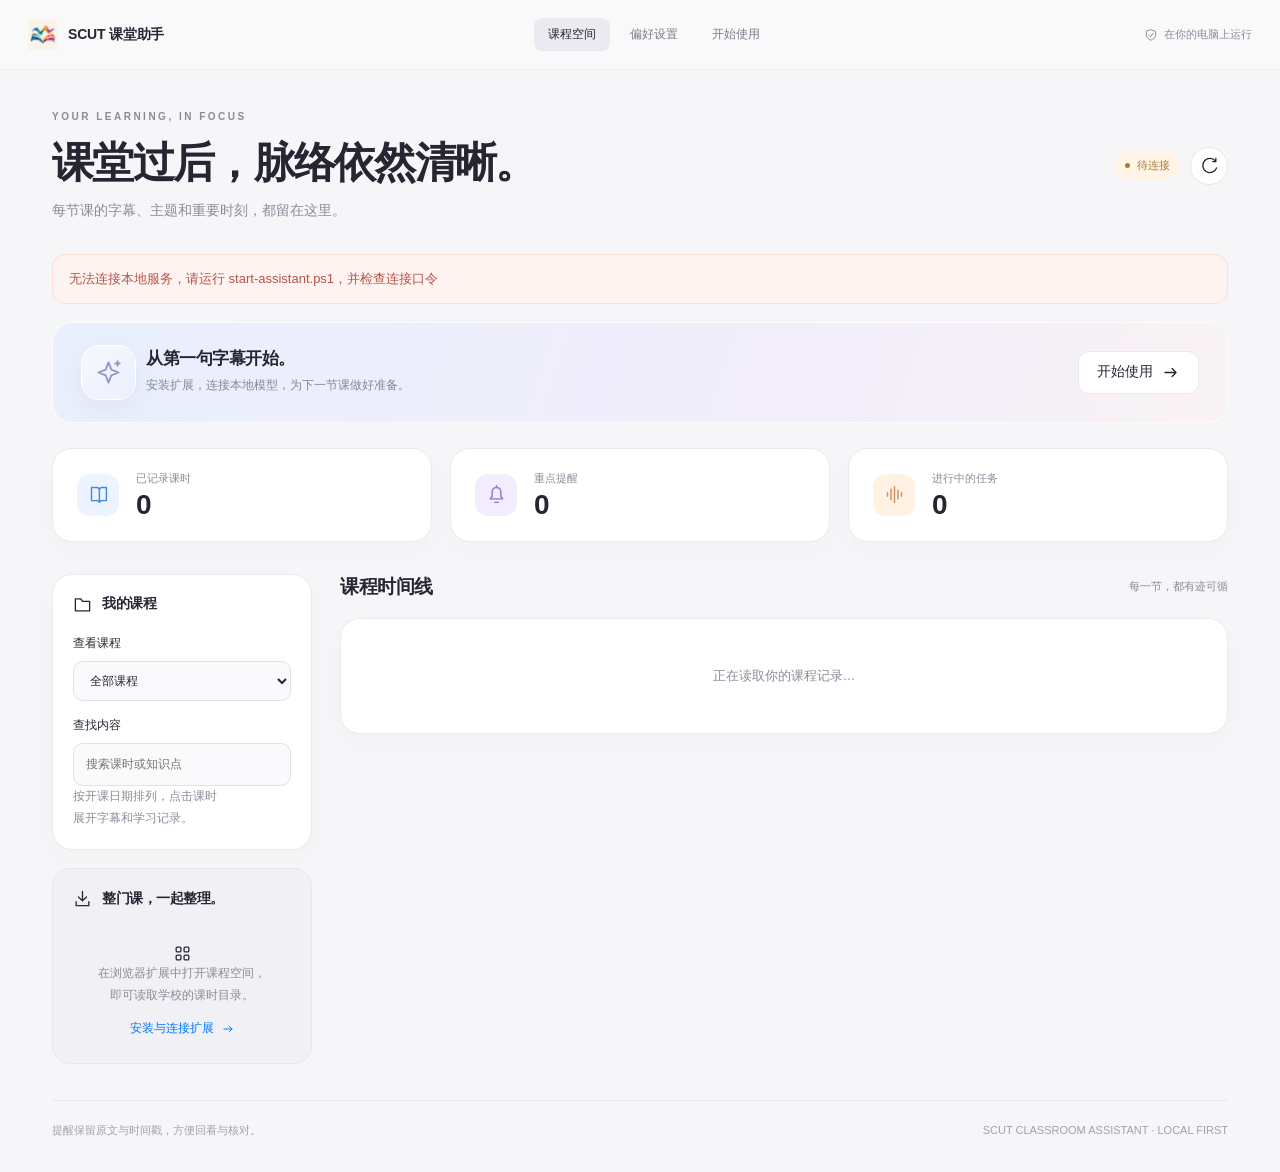
==== extension/dashboard.html @ 95ef707f "feat: add local classroom assistant and persistent lecture views Add Edge-first live captions, local" ====
<!doctype html>
<html lang="zh-CN"><head><meta charset="utf-8"><meta name="viewport" content="width=device-width,initial-scale=1"><title>课程空间 · SCUT 课堂助手</title><link rel="stylesheet" href="assistant.css"></head><body>
<nav class="app-nav" aria-label="主导航"><a class="brand" href="dashboard.html"><span class="brand-mark" data-icon="wave"></span><span>SCUT 课堂助手</span></a><div class="nav-links"><a href="dashboard.html" aria-current="page">课程空间</a><a href="options.html">偏好设置</a><a href="welcome.html">开始使用</a></div><span class="nav-aside"><span data-icon="shield"></span>在你的电脑上运行</span></nav>
<main class="shell"><header class="topbar"><div><p class="eyebrow">Your learning, in focus</p><h1>课堂过后，脉络依然清晰。</h1><p class="page-subtitle">每节课的字幕、主题和重要时刻，都留在这里。</p></div><div class="page-actions"><span id="health" class="chip warn">正在连接</span><button class="icon-button" id="refresh" aria-label="刷新课程" title="刷新课程"><span data-icon="refresh"></span></button></div></header>
<div id="status" class="notice hidden" role="status"></div>
<section id="current-class" class="current-class" hidden><div><strong id="current-class-title">课堂正在后台录音</strong><p>关闭实况窗不会停止录音，随时可以返回查看上下文。</p></div><button id="return-classroom" class="primary">返回课堂实况 ↗</button></section>
<section class="welcome-strip"><div class="row"><span class="orb-mini" data-icon="spark"></span><div><h2>从第一句字幕开始。</h2><p>安装扩展，连接本地模型，为下一节课做好准备。</p></div></div><a class="button-link" href="welcome.html">开始使用 <span data-icon="arrow"></span></a></section>
<div class="stats"><div class="card stat"><span class="icon-tile" data-icon="book"></span><div><span class="muted">已记录课时</span><b id="total">0</b></div></div><div class="card stat"><span class="icon-tile purple" data-icon="bell"></span><div><span class="muted">重点提醒</span><b id="event-total">0</b></div></div><div class="card stat"><span class="icon-tile orange" data-icon="wave"></span><div><span class="muted">进行中的任务</span><b id="pending-total">0</b></div></div></div>
<div class="workspace"><aside class="sidebar"><section class="card"><div class="section-label"><span data-icon="folder"></span><h2>我的课程</h2></div><label class="field"><span>查看课程</span><select id="course-filter"><option value="">全部课程</option></select></label><label class="field"><span>查找内容</span><input id="search" type="search" placeholder="搜索课时或知识点"></label><p class="footnote">按开课日期排列，点击课时<br>展开字幕和学习记录。</p></section>
<section class="batch-card"><div class="section-label"><span data-icon="download"></span><h2>整门课，一起整理。</h2></div><div id="batch-unavailable" class="batch-unavailable" hidden><span data-icon="grid"></span><p>在浏览器扩展中打开课程空间，<br>即可读取学校的课时目录。</p><a class="link-arrow" href="welcome.html">安装与连接扩展 <span data-icon="arrow"></span></a></div><div id="batch-controls"><p id="batch-hint" class="footnote">从已登录的课程页载入目录。</p><select id="source-tab" aria-label="选择课程标签页"></select><button id="load-catalogue">读取课程目录</button><div class="row"><button id="select-ready">选择已结束课时</button><button id="select-none" class="quiet">清空</button></div><div id="catalogue" class="lesson-list"></div><label><input type="checkbox" id="batch-analysis">DeepSeek 总结与重点分析</label><label><input type="checkbox" id="force-asr">重新转写已有字幕的课时</label><p class="footnote">优先使用学校字幕，缺少时调用本地模型。开启分析会向 DeepSeek 发送转写文字。</p><div class="row"><button class="primary" id="start-batch">开始处理</button><button id="stop-batch" class="quiet">停止导入</button></div><div id="batch-status" class="footnote" role="status"></div></div></section></aside>
<div><div class="section-heading"><h2>课程时间线</h2><small>每一节，都有迹可循</small></div><div id="timeline" class="timeline"><div class="card empty muted">正在读取你的课程记录…</div></div>
<section id="detail" class="card detail hidden"><div class="detail-heading"><div><p id="detail-course" class="eyebrow"></p><h2 id="detail-title"></h2><p id="detail-meta" class="muted"></p></div><div class="row"><button id="export">导出本课 ZIP</button><button id="reanalyze">DeepSeek 分析</button><button id="repair">按当前模型重新转写</button><button id="retry">重试失败任务</button><button id="cancel" class="danger">取消任务</button></div></div><div id="detail-warning" class="notice hidden"></div>
<div class="tabs" role="tablist" aria-label="课时内容"><button class="active" id="tab-summary" role="tab" aria-selected="true" aria-controls="view-summary" data-view="summary">本课内容</button><button id="tab-events" role="tab" aria-selected="false" aria-controls="view-events" data-view="events">重点提醒</button><button id="tab-transcript" role="tab" aria-selected="false" aria-controls="view-transcript" data-view="transcript">完整字幕</button></div><div id="view-summary" role="tabpanel" aria-labelledby="tab-summary"></div><div id="view-events" role="tabpanel" aria-labelledby="tab-events" hidden></div><div id="view-transcript" class="transcript" role="tabpanel" aria-labelledby="tab-transcript" hidden></div><div class="row"><button id="attach">在课程页显示悬浮字幕</button></div></section></div></div>
<footer class="page-footer">提醒保留原文与时间戳，方便回看与核对。<span>SCUT CLASSROOM ASSISTANT · LOCAL FIRST</span></footer></main><script src="client.js"></script><script src="ui.js"></script><script src="session-view.js"></script><script src="dashboard.js"></script></body></html>
---- extension/assistant.css ----
:root{color-scheme:light;font-family:-apple-system,BlinkMacSystemFont,"SF Pro Display","Segoe UI","Microsoft YaHei",sans-serif;color:#252631;background:#f6f6f8;font-size:14px;--ink:#252631;--muted:#8b8b98;--line:#e9e9ef;--blue:#007aff;--green:#38845d;--ease:cubic-bezier(.2,.75,.25,1);--shadow:0 8px 30px #22243805,0 1px 3px #22243804}
*{box-sizing:border-box}body{margin:0;min-height:100vh}button,input,select,textarea{font:inherit}button,a,input,select,textarea,summary{outline-offset:4px}button:focus-visible,a:focus-visible,summary:focus-visible{outline:3px solid #007aff70}a{color:var(--blue);text-decoration:none}a:hover{text-decoration:underline}button{cursor:pointer;border:1px solid #e5e5eb;border-radius:11px;background:#fff;color:var(--ink);padding:10px 16px;font-weight:550;transition:background .2s,box-shadow .2s,transform .3s var(--ease),border-color .2s}button:hover{background:#f9f9fb;box-shadow:0 3px 10px #17172908;border-color:#d7d7df}button:active{transform:scale(.97)}button:disabled{opacity:.42;cursor:not-allowed;box-shadow:none;transform:none}button.busy{cursor:progress}.primary,.button-link.primary{background:var(--blue);border-color:transparent;color:#fff;box-shadow:0 4px 12px #007aff1c}.primary:hover{background:#0871e4;box-shadow:0 6px 18px #007aff30}.danger{color:#c84b42}.quiet{background:transparent;border-color:transparent;box-shadow:none}.button-link{display:inline-flex;align-items:center;justify-content:center;gap:8px;padding:11px 18px;border:1px solid var(--line);border-radius:11px;color:var(--ink);background:white;font-weight:550;transition:transform .25s,box-shadow .25s}.button-link:hover{text-decoration:none;transform:translateY(-2px);box-shadow:var(--shadow)}input:not([type=checkbox]),select,textarea{width:100%;min-width:0;border:1px solid #e0e0e7;border-radius:10px;padding:11px 12px;background:#fafafc;color:var(--ink);transition:border-color .2s,box-shadow .2s}input:focus,select:focus,textarea:focus{outline:none;border-color:#74b5ff;box-shadow:0 0 0 4px #007aff10;background:#fff}textarea{resize:vertical;line-height:1.7}input[type=checkbox]{accent-color:var(--blue);width:16px;height:16px;flex:none}label{line-height:1.6}h1,h2,h3,p{margin-top:0}h1{font-size:clamp(28px,3.5vw,42px);font-weight:650;letter-spacing:-1.7px;line-height:1.2}h2{font-size:19px;letter-spacing:-.5px;font-weight:620}h3{font-size:15px;font-weight:600}p{line-height:1.8}.eyebrow{font-size:10px;font-weight:650;letter-spacing:2.5px;color:var(--muted);text-transform:uppercase;margin-bottom:12px}.muted,small{color:var(--muted)}small{line-height:1.7}.row{display:flex;align-items:center;gap:10px;flex-wrap:wrap}.between{justify-content:space-between}.stack{display:grid;gap:16px}.shell{max-width:1400px;margin:auto;padding:38px 52px 32px}.topbar{display:flex;justify-content:space-between;align-items:center;gap:24px;margin-bottom:30px}.topbar h1{margin-bottom:10px}.topbar p:last-child{margin-bottom:0}.card{background:#fff;border:1px solid #e9e9ef;border-radius:20px;padding:24px;box-shadow:var(--shadow)}.chip{display:inline-flex;gap:7px;align-items:center;border-radius:30px;background:#edf7f0;color:#39825b;padding:6px 10px;font-size:11px;font-weight:500;white-space:nowrap}.chip:before{content:"";width:5px;height:5px;flex:none;background:currentColor;border-radius:50%}.chip.warn{background:#fff4e6;color:#a77b37}.notice{border:1px solid #007aff13;border-radius:13px;background:#f0f6ff;color:#3d689d;padding:13px 16px;font-size:13px;white-space:pre-line;line-height:1.7;overflow-wrap:anywhere;margin-bottom:18px}.notice.error{background:#fff3f1;color:#b45449;border-color:#ffdcd4}.hidden,[hidden]{display:none!important}.footnote{font-size:12px;line-height:1.8;color:var(--muted)}.icon{width:19px;height:19px;flex:none;display:inline-block;vertical-align:middle;stroke:currentColor;fill:none;stroke-width:1.65;stroke-linecap:round;stroke-linejoin:round}.icon-tile{width:38px;height:38px;border-radius:11px;display:inline-flex;align-items:center;justify-content:center;background:#edf4ff;color:#4389dd;flex:none}.icon-tile.purple{background:#f1edff;color:#9272d1}.icon-tile.orange{background:#fff2e5;color:#cc935b}.icon-tile.mint{background:#eaf8f2;color:#55a48a}.icon-tile .icon{width:21px;height:21px}.icon-button{display:inline-flex;align-items:center;justify-content:center;width:38px;height:38px;padding:0;border-radius:50%}.app-nav{height:70px;position:sticky;top:0;z-index:20;background:#fafafbd9;backdrop-filter:blur(22px) saturate(1.4);border-bottom:1px solid #e6e6ec90;display:flex;align-items:center;justify-content:space-between;padding:0 max(28px,calc((100vw - 1296px)/2));gap:24px}.brand{display:flex;align-items:center;gap:10px;font-size:14px;font-weight:650;color:var(--ink);letter-spacing:-.2px}.brand:hover{text-decoration:none}.brand-mark{width:30px;height:30px;display:grid;place-items:center;border-radius:10px;background:linear-gradient(145deg,#454b63,#202331);color:#fff;box-shadow:0 3px 8px #24273514}.brand-mark .icon{width:18px;height:18px}.nav-links{display:flex;gap:6px;align-items:center}.nav-links a{font-size:12px;padding:8px 14px;color:#7c7c88;border-radius:8px;transition:background .2s,color .2s}.nav-links a:hover{text-decoration:none;color:var(--ink);background:#eeeef3}.nav-links a[aria-current=page]{color:var(--ink);background:#eaeaf0}.nav-aside{font-size:11px;color:var(--muted);display:flex;align-items:center;gap:6px}.nav-aside .icon{width:14px;height:14px}.page-subtitle{color:var(--muted);font-size:14px}.page-actions{display:flex;gap:10px;align-items:center}.section-label{display:flex;align-items:center;gap:10px;margin-bottom:20px}.section-label h2{margin:0}.section-heading{display:flex;justify-content:space-between;align-items:center;margin:0 0 18px;gap:16px}.section-heading h2{margin:0}.section-heading small{font-size:11px}.link-arrow{font-size:12px;display:inline-flex;gap:7px;align-items:center;white-space:nowrap}.link-arrow .icon{width:14px;height:14px}
.welcome-strip{overflow:hidden;display:flex;align-items:center;justify-content:space-between;gap:25px;padding:22px 28px;margin-bottom:25px;border-radius:20px;background:linear-gradient(110deg,#e9effc,#f1edfb 60%,#f9f3f4);border:1px solid #ffffffc0}.welcome-strip h2{font-size:17px;margin:0 0 5px}.welcome-strip p{font-size:12px;margin:0;color:#898596}.welcome-strip .orb-mini{width:55px;height:55px;border-radius:18px;background:linear-gradient(130deg,#fff9,#fff1);border:1px solid #fff;display:grid;place-items:center;color:#9298c4;box-shadow:0 8px 24px #6d74b815;flex:none}.orb-mini .icon{width:27px;height:27px}.stats{display:grid;grid-template-columns:repeat(3,1fr);gap:18px;margin-bottom:32px}.stat{padding:20px 24px;display:flex;align-items:center;gap:17px}.stat b{font-size:28px;display:block;margin-top:3px;font-weight:550;letter-spacing:-1px;font-variant-numeric:tabular-nums}.stat .muted{font-size:11px}.stat .icon-tile{width:42px;height:42px;border-radius:13px}.workspace{display:grid;grid-template-columns:260px minmax(0,1fr);gap:28px}.sidebar{display:grid;gap:18px;align-content:start}.sidebar .card{padding:20px}.sidebar h2{font-size:14px}.sidebar .field{margin-top:15px;margin-bottom:0}.sidebar .footnote:last-child{margin-bottom:0}.batch-card{border:1px solid #e5e5ec;border-radius:18px;padding:20px;background:#f0f0f5}.batch-card h2{font-size:14px}.batch-card select,.batch-card>button{margin-bottom:10px}.batch-card .row{gap:5px;margin:8px 0}.batch-card button{font-size:11px;padding:8px 9px}.batch-card label{font-size:11px;display:flex;align-items:flex-start;gap:7px;margin:12px 0}.batch-card input[type=checkbox]{margin-top:2px}.batch-unavailable{text-align:center;padding:16px 4px 6px}.batch-unavailable>.icon{color:#a7a7b4;width:28px;height:28px;margin:7px 0 12px}.batch-unavailable p{font-size:12px;color:var(--muted)}.timeline{display:grid;gap:14px}.lesson-card{position:relative;padding:23px 26px;cursor:pointer;text-align:left;width:100%;font-weight:400;transition:transform .35s var(--ease),border-color .2s,box-shadow .3s,background .2s}.lesson-card:hover{transform:translateY(-3px);background:#fff;box-shadow:0 10px 30px #25274109}.lesson-card.selected{border-color:#aacffc;box-shadow:0 0 0 3px #007aff07;background:#fcfdff}.lesson-card h3{font-size:17px;margin:9px 0 10px;letter-spacing:-.35px;padding-right:20px;line-height:1.65}.lesson-card:after{content:"›";position:absolute;right:24px;bottom:24px;color:#b4b4bf;font-size:23px;font-weight:300}.lesson-card p{font-weight:400;font-size:13px;line-height:1.8;margin:12px 20px 0 0}.lesson-card .eyebrow{font-size:10px;letter-spacing:1px;margin:0}.lesson-card small{font-size:11px}.count{font-variant-numeric:tabular-nums}.detail{margin-top:24px;padding:28px}.detail-heading{display:flex;align-items:start;justify-content:space-between;gap:20px;margin-bottom:15px}.detail-heading h2{line-height:1.6}.detail-heading .row{gap:6px;justify-content:flex-end;max-width:240px;flex:none}.detail-heading button{font-size:11px;padding:8px 10px}.detail-heading .muted{font-size:11px;line-height:1.8}.tabs{display:inline-flex;gap:3px;background:#f0f0f4;border:1px solid #eaeaef;border-radius:11px;margin-bottom:24px;padding:4px}.tabs button{font-size:12px;border:none;box-shadow:none;background:transparent;padding:8px 16px;color:#8a8a96;border-radius:8px}.tabs button.active{background:#fff;color:#383944;box-shadow:0 2px 5px #2021320c}.transcript{max-height:560px;overflow:auto;display:grid;gap:0}.segment{display:grid;grid-template-columns:75px 1fr;gap:12px;padding:13px 3px;border-bottom:1px solid #f0f0f4;line-height:1.9;font-size:13px}.segment a{font-variant-numeric:tabular-nums;font-size:11px;color:#8f99ac}.segment:hover{background:#f9faff}.event{border:1px solid #efe4d5;padding:18px 20px;background:#fffbf5;border-radius:15px;margin:12px 0;line-height:1.8;font-size:13px}.event strong{color:#a47c42;font-size:13px}.event p{margin:10px 0}.event p+p{font-size:12px;color:#a39b8e;padding-left:12px;border-left:2px solid #e9d9be}.event small{font-size:10px}.topic{padding:20px 0;border-bottom:1px solid var(--line);line-height:1.8}.topic h3{margin:9px 0 3px}.topic p{color:#71717d;font-size:13px;margin-bottom:0}.lesson-list{max-height:300px;overflow:auto;display:grid;gap:5px}.lesson-check{display:flex;gap:8px;padding:10px;border-radius:10px;border:1px solid var(--line);align-items:center;background:white}.lesson-check span{flex:1}.empty{padding:45px 24px;text-align:center;line-height:1.9;white-space:pre-line;font-size:13px}.empty .icon{width:34px;height:34px;color:#b3bacb;display:block;margin:0 auto 16px}.empty h3{color:#70717f;margin-bottom:8px}.empty p{font-size:12px;max-width:340px;margin:0 auto}.detail>.row:last-child{margin-top:22px}.page-footer{margin-top:36px;padding-top:20px;border-top:1px solid var(--line);display:flex;justify-content:space-between;gap:20px;font-size:11px;color:#a0a0aa;line-height:1.8}
.settings-shell{max-width:1150px;padding-bottom:110px}.settings-layout{display:grid;grid-template-columns:210px minmax(0,1fr);gap:36px;align-items:start}.settings-nav{position:sticky;top:106px;display:grid;gap:6px;padding:8px 0}.settings-nav button{display:flex;align-items:center;gap:12px;padding:13px 14px;text-align:left;background:transparent;border:1px solid transparent;color:#858590;border-radius:12px;box-shadow:none;font-size:13px}.settings-nav button:hover{background:#efeff4}.settings-nav button.active{background:white;color:#353744;border-color:#eaeaf1;box-shadow:0 3px 10px #20213205}.settings-nav button.active .icon{color:var(--blue)}.settings-nav .footnote{font-size:11px;margin:22px 14px}.settings-content{min-width:0}.settings-panel{display:grid;gap:20px}.panel-intro h2{font-size:24px;letter-spacing:-.8px;margin-bottom:9px}.panel-intro p{font-size:13px;color:var(--muted);margin:0}.settings-panel .card{padding:28px}.field{display:grid;gap:8px;margin-bottom:20px;font-size:12px;color:#62636f}.field:last-child{margin-bottom:0}.field>span{color:var(--ink);font-weight:500}.field small{font-size:11px;font-weight:400}.form-pair{display:grid;grid-template-columns:1fr 1fr;gap:18px}.form-pair .field{margin-bottom:20px}.connection-entry{display:flex;gap:10px}.connection-entry input{flex:1}.connection-entry button{flex:none}.setting-row{display:flex;align-items:center;justify-content:space-between;gap:30px;padding:20px 0;border-bottom:1px solid var(--line)}.setting-row:first-child{padding-top:0}.setting-row:last-child{padding-bottom:0;border:none}.setting-row strong{font-size:13px;font-weight:550;display:block;margin-bottom:5px}.setting-row p{font-size:12px;color:var(--muted);margin:0}.toggle{position:relative;display:flex;align-items:center;flex:none}.toggle input{position:absolute;opacity:0;width:44px;height:26px;margin:0;cursor:pointer;z-index:2}.toggle .switch{display:block;width:44px;height:26px;border-radius:30px;background:#dddde4;transition:background .25s;box-shadow:inset 0 0 0 1px #00000004}.switch:before{content:"";display:block;width:22px;height:22px;background:#fff;border-radius:50%;margin:2px;box-shadow:0 2px 4px #0002;transition:transform .35s cubic-bezier(.2,1.5,.3,1)}.toggle input:checked+.switch{background:#34c77b}.toggle input:checked+.switch:before{transform:translateX(18px)}.toggle input:focus-visible+.switch{outline:3px solid #007aff70;outline-offset:3px}.advanced{border-top:1px solid var(--line);margin-top:22px;padding-top:18px}.advanced summary{cursor:pointer;font-size:12px;color:#7f8392;list-style:none;display:flex;justify-content:space-between;align-items:center}.advanced summary:after{content:"＋";font-size:17px;color:#a0a4b1}.advanced[open] summary:after{content:"−"}.advanced>div{padding-top:22px}.advanced input{font-size:11px}.device-note{display:flex;align-items:center;gap:12px;border-radius:13px;background:#f7f8fb;padding:16px;margin:0 0 24px}.device-note strong{font-size:12px;display:block;font-weight:550}.device-note p{margin:3px 0 0;font-size:11px;color:var(--muted)}.save-bar{position:fixed;bottom:22px;left:50%;transform:translateX(-50%);z-index:25;display:flex;align-items:center;gap:35px;width:min(600px,calc(100vw - 40px));padding:13px 15px 13px 22px;background:#ffffffe8;backdrop-filter:blur(25px);border:1px solid #e3e3eba0;box-shadow:0 8px 40px #17173113;border-radius:18px}.save-bar span{flex:1;color:#93939e;font-size:12px}.save-bar button{min-width:114px}.save-bar.dirty{border-color:#a4cfff;box-shadow:0 8px 40px #007aff17}.key-status{font-size:11px;margin:-6px 0 22px}.tag-list{display:flex;flex-wrap:wrap;gap:7px;margin:20px 0 0}.tag-list span{font-size:10px;color:#9a8eb9;padding:6px 9px;border-radius:7px;background:#f5f1fb}.preview-box{position:relative;border-radius:18px;overflow:hidden;background:radial-gradient(ellipse at 30% 15%,#dde2ff,transparent 65%),radial-gradient(ellipse at 90% 80%,#fae7e2,transparent 65%),#f2eff8;padding:24px}.preview-label{font-size:9px;letter-spacing:2px;color:#9793ae;text-transform:uppercase;display:flex;justify-content:space-between;margin-bottom:18px}.preview-alert{background:#ffffffcb;border:1px solid #fff;border-radius:15px;padding:16px;box-shadow:0 8px 30px #7264820d;max-width:340px;margin:0 auto;backdrop-filter:blur(15px)}.preview-alert strong{font-size:12px}.preview-alert p{font-size:12px;color:#7c778b;margin:10px 0 0}.preview-alert small{font-size:10px}.preview-alert .icon-tile{width:29px;height:29px;border-radius:9px}.preview-alert .icon{width:16px;height:16px}
.guide-shell{max-width:1150px}.guide-hero{display:grid;grid-template-columns:1.1fr 1fr;align-items:center;gap:35px;padding:25px 0 45px}.guide-hero h1{font-size:48px;letter-spacing:-2.4px;line-height:1.25;margin-bottom:20px}.gradient-text{background:linear-gradient(100deg,#6184dd,#a57ace);background-clip:text;color:transparent}.guide-hero p{font-size:14px;color:var(--muted);max-width:390px}.guide-hero .row{margin-top:25px}.hero-scene{height:260px;position:relative;isolation:isolate;display:flex;align-items:center;justify-content:center}.scene-glow{position:absolute;width:250px;height:220px;border-radius:50%;filter:blur(38px);background:conic-gradient(from 40deg,#e1d7fd,#d7e6fb,#fadfde,#e1d7fd);z-index:-1}.scene-window{width:315px;border-radius:19px;background:#ffffff9c;backdrop-filter:blur(20px);border:1px solid #fff;box-shadow:0 20px 70px #55578c14;transform:rotate(-5deg);padding:17px 20px 22px}.window-bar{display:flex;gap:5px;margin-bottom:23px}.window-bar i{width:6px;height:6px;background:#dedce8;border-radius:50%}.window-bar span{margin-left:auto;font-size:8px;letter-spacing:2px;color:#9b97ab}.scene-title{font-size:12px;font-weight:550;margin-bottom:13px;color:#7a788e}.waveform{height:44px;display:flex;align-items:center;gap:4px}.waveform i{width:4px;border-radius:4px;background:linear-gradient(#a9a5df,#739ce4);height:18px;animation:wave 1.2s ease-in-out infinite alternate}.waveform i:nth-child(3n){height:34px;animation-delay:-.7s}.waveform i:nth-child(3n+1){height:11px;animation-delay:-.4s}.waveform i:nth-child(4n){height:25px;animation-delay:-1s}.scene-caption{font-size:11px;color:#8d879d;border-top:1px solid #e4e0ee;margin-top:16px;padding-top:13px}.scene-notification{position:absolute;right:-2px;bottom:1px;width:252px;transform:rotate(4deg);background:#ffffffdc;border:1px solid #fff;box-shadow:0 14px 45px #67628513;border-radius:15px;padding:15px;display:flex;align-items:center;gap:11px}.scene-notification strong{display:block;font-size:11px;font-weight:550}.scene-notification small{font-size:10px}.scene-notification .icon-tile{width:30px;height:30px;border-radius:9px}.guide-status{display:flex;align-items:center;justify-content:space-between;gap:20px;padding:17px 22px;background:white;border:1px solid var(--line);border-radius:16px;margin-bottom:35px}.guide-status p{font-size:12px;margin:0;color:var(--muted)}.guide-status strong{color:#5d616e;font-size:12px;margin-right:10px}.setup-grid{display:grid;grid-template-columns:repeat(3,1fr);gap:18px}.setup-step{padding:25px;display:flex;flex-direction:column;position:relative}.step-index{font-size:11px;color:#aaaabb;font-variant-numeric:tabular-nums;margin-bottom:24px;display:flex;justify-content:space-between}.step-index .icon{color:#a0b3d5}.setup-step h3{font-size:17px;letter-spacing:-.5px;margin-bottom:10px}.setup-step p{font-size:12px;color:var(--muted)}.setup-step code{font-size:10px;padding:10px;background:#f5f5f8;border-radius:8px;display:block;color:#7e8192;overflow-wrap:anywhere;margin:0 0 12px;font-family:"Cascadia Code",Consolas,monospace;line-height:1.6}.setup-step .step-actions{display:grid;gap:8px;margin-top:auto;padding-top:8px}.step-actions button,.step-actions a{font-size:12px}.setup-note{font-size:12px;color:var(--muted);text-align:center;margin:20px 0 40px}.usage-grid{display:grid;grid-template-columns:repeat(3,1fr);gap:24px;border-top:1px solid var(--line);padding-top:28px}.usage-grid h3{font-size:14px;margin:18px 0 10px}.usage-grid p{font-size:12px;color:var(--muted);margin:0}.usage-grid .icon{color:#9ca5b9}.guide-faq{margin:32px 0 0;background:#f0f0f5;border-radius:16px;padding:20px 25px}.guide-faq summary{font-size:12px;cursor:pointer;color:#757589}.guide-faq p{font-size:12px;color:var(--muted);margin:16px 0 0}.browser-choice{display:flex;gap:4px;background:#eaeaf1;border-radius:9px;padding:3px;flex:none}.browser-choice button{background:transparent;border:none;box-shadow:none;font-size:11px;color:#9292a2;padding:6px 14px;border-radius:7px}.browser-choice button.active{background:white;color:#56586a;box-shadow:0 1px 4px #20203208}
.popup{width:390px;min-height:0;background:radial-gradient(ellipse at 100% 0,#e9e8f8,transparent 48%),#f8f8fa;padding:23px}.popup .popup-head{display:flex;justify-content:space-between;align-items:center;margin-bottom:26px}.popup .brand{font-size:12px}.popup .brand-mark{width:27px;height:27px;border-radius:9px}.popup .chip{font-size:10px;padding:5px 8px}.popup h1{font-size:27px;letter-spacing:-1px;margin:0 0 7px}.popup .subtitle{font-size:11px;color:#9795a5;margin:0 0 22px}.popup .card{padding:19px;border-radius:17px}.popup .course-card h2{font-size:16px;line-height:1.5;margin:13px 0 6px}.popup .course-card p{font-size:11px;line-height:1.7;margin:0 0 9px}.popup .course-card .footnote{font-size:10px}.popup .stack{gap:14px}.popup .setting-row{padding:3px 2px;border:0;gap:15px}.popup .setting-row strong{font-size:12px}.popup .setting-row p{font-size:10px}.popup .capture-button{width:100%;padding:14px;display:flex;align-items:center;justify-content:center;gap:8px}.popup .capture-button .icon{width:16px;height:16px}.popup .capture-controls{display:grid;grid-template-columns:1fr auto;gap:8px}.popup #stop{padding:10px 12px;font-size:11px}.popup .popup-nav{display:grid;grid-template-columns:1fr 1fr;gap:8px;border-top:1px solid var(--line);padding-top:17px;margin-top:3px}.popup .popup-nav button{font-size:11px;padding:12px 9px;display:flex;gap:7px;align-items:center;justify-content:center}.popup .popup-nav .icon{width:15px;height:15px}.popup .footnote{font-size:10px}.popup .notice{margin:0;font-size:11px;padding:11px 13px}.popup .popup-more{padding-top:5px}.popup-more summary{cursor:pointer;color:#a4a1af;font-size:10px;text-align:center;list-style:none}.popup-more .row{margin-top:12px}.popup-more button{font-size:10px;flex:1;padding:8px}.popup .recorder-state{display:flex;align-items:center;gap:10px;font-size:10px;color:#9493a3;line-height:1.6}.popup .mini-wave{display:none;gap:2px;align-items:center;height:18px}.mini-wave i{display:block;width:3px;height:10px;border-radius:3px;background:#78a8ef;animation:wave .7s ease-in-out infinite alternate}.mini-wave i:nth-child(2n){height:16px;animation-delay:-.5s}.is-recording .mini-wave{display:flex}.popup #process{width:100%;font-size:12px}.popup .privacy-note{font-size:10px;line-height:1.8;color:#a3a0ae;margin:0}.toast-region{position:fixed;bottom:28px;left:50%;transform:translateX(-50%);z-index:100;pointer-events:none;width:max-content;max-width:calc(100vw - 40px)}.ui-toast{border-radius:14px;background:#30323aed;color:white;box-shadow:0 7px 30px #20202c20;padding:13px 22px;font-size:12px;backdrop-filter:blur(20px);line-height:1.6}body:has(.settings-shell) .toast-region{bottom:104px}::-webkit-scrollbar{width:6px;height:6px}::-webkit-scrollbar-thumb{background:#d2d3de;border-radius:6px}::-webkit-scrollbar-track{background:transparent}
@keyframes rise{from{opacity:0;transform:translateY(14px)}to{opacity:1;transform:translateY(0)}}@keyframes wave{from{transform:scaleY(.45);opacity:.55}to{transform:scaleY(1);opacity:1}}@keyframes drift{0%,100%{transform:translate(0,0) rotate(-5deg)}50%{transform:translate(0,-9px) rotate(-3deg)}}@keyframes drift-note{0%,100%{transform:translateY(0) rotate(4deg)}50%{transform:translateY(6px) rotate(2deg)}}@keyframes glow{0%,100%{transform:scale(.95) rotate(0)}50%{transform:scale(1.08) rotate(30deg)}}@keyframes soft-in{from{opacity:.2;transform:translateY(6px)}to{opacity:1;transform:none}}@keyframes spin{to{transform:rotate(360deg)}}
@media(prefers-reduced-motion:no-preference){.topbar,.guide-hero{animation:rise .7s var(--ease) both}.welcome-strip,.guide-status{animation:rise .75s .08s var(--ease) both}.stats .stat,.setup-step{animation:rise .7s .13s var(--ease) both}.stats .stat:nth-child(2),.setup-step:nth-child(2){animation-delay:.20s}.stats .stat:nth-child(3),.setup-step:nth-child(3){animation-delay:.27s}.workspace,.settings-layout{animation:rise .7s .2s var(--ease) both}.settings-panel,.detail,.notice,.ui-toast{animation:rise .4s var(--ease) both}.settings-panel .card{animation:rise .45s .05s var(--ease) both}.lesson-card{animation:rise .45s var(--ease) both}.lesson-card:nth-child(2){animation-delay:.04s}.lesson-card:nth-child(3){animation-delay:.08s}[id^=view-]:not([hidden]){animation:soft-in .28s var(--ease) both}.scene-window{animation:drift 7s ease-in-out infinite}.scene-notification{animation:drift-note 7s ease-in-out infinite}.scene-glow{animation:glow 12s ease-in-out infinite}.preview-alert{animation:rise .5s var(--ease) both}.busy .icon{animation:spin 1.3s linear infinite}}
@media(min-width:1450px){.shell{padding-top:46px}.workspace{grid-template-columns:280px minmax(0,1fr)}}
@media(max-width:1050px){.shell{padding:30px}.workspace{grid-template-columns:235px minmax(0,1fr);gap:20px}.detail-heading{display:block}.detail-heading .row{max-width:none;justify-content:flex-start;margin-bottom:18px}.settings-layout{gap:24px;grid-template-columns:185px minmax(0,1fr)}.guide-hero h1{font-size:40px}.setup-step{padding:21px}.app-nav{padding:0 30px}}
@media(max-width:760px){.shell{padding:26px 20px}.app-nav{height:62px;padding:0 20px;gap:10px}.nav-aside{display:none}.nav-links{gap:0}.nav-links a{padding:8px 9px;font-size:11px}.brand{font-size:12px}.brand-mark{width:27px;height:27px}.topbar{align-items:flex-start;gap:15px}.page-actions{flex-wrap:wrap;justify-content:flex-end}.topbar h1{font-size:28px;letter-spacing:-1px}.topbar .page-subtitle{font-size:12px}.workspace{grid-template-columns:1fr}.sidebar{grid-template-columns:1fr 1fr;gap:14px}.stats{gap:10px;margin-bottom:22px}.stat{padding:15px;gap:10px}.stat .icon-tile{display:none}.stat b{font-size:25px}.stat .muted{font-size:10px}.welcome-strip{padding:18px;gap:15px}.welcome-strip .orb-mini{display:none}.welcome-strip p{font-size:11px}.welcome-strip .button-link{font-size:11px;padding:10px}.settings-layout{grid-template-columns:1fr;gap:20px}.settings-nav{position:static;display:flex;padding:0;gap:5px;overflow:auto}.settings-nav button{flex:1;justify-content:center;padding:12px 10px;font-size:11px;white-space:nowrap;gap:6px}.settings-nav .icon{width:16px;height:16px}.settings-nav .footnote{display:none}.settings-panel .card{padding:22px}.settings-shell{padding-bottom:115px}.guide-hero{gap:15px;padding-top:10px}.guide-hero h1{font-size:34px;letter-spacing:-1.4px}.guide-hero p{font-size:12px}.hero-scene{height:240px}.scene-window{width:240px;padding:15px}.scene-notification{width:208px;right:0}.setup-grid{grid-template-columns:1fr}.setup-step{padding:24px}.step-index{margin-bottom:15px}.setup-step .step-actions{grid-template-columns:1fr 1fr}.usage-grid{gap:20px}.guide-status{flex-wrap:wrap}.page-footer{display:block;font-size:10px}.page-footer span{display:block;margin-top:6px}}
@media(max-width:520px){.nav-links a{padding:7px}.brand{gap:7px}.brand>span:last-child{display:none}.settings-nav button{font-size:10px;padding:10px 6px}.settings-nav button .icon{display:none}.topbar{display:block}.page-actions{justify-content:flex-start;margin-top:16px}.sidebar{grid-template-columns:1fr}.form-pair{grid-template-columns:1fr;gap:0}.guide-hero{grid-template-columns:1fr;padding-bottom:25px}.guide-hero h1{font-size:38px}.hero-scene{height:255px}.scene-window{width:290px}.scene-notification{right:0;bottom:0}.usage-grid{grid-template-columns:1fr}.usage-grid>div{display:grid;grid-template-columns:24px 1fr;column-gap:14px}.usage-grid h3{margin:0 0 7px}.usage-grid p{grid-column:2}.detail{padding:20px}.tabs{display:flex}.tabs button{padding:8px 11px;flex:1;font-size:11px}.connection-entry{flex-wrap:wrap}.connection-entry input{flex-basis:100%}.save-bar{gap:15px}.save-bar span{font-size:11px}.setup-step .step-actions{grid-template-columns:1fr}.popup{min-height:0}}
@media(prefers-reduced-motion:reduce){*,*:before,*:after{animation:none!important;transition:none!important;scroll-behavior:auto!important}}

.popup .brand>span:last-child{display:inline}.popup.demo{margin:36px auto;border:1px solid #e5e5ef;border-radius:26px;box-shadow:0 25px 90px #27294312}.preview-link{margin-top:12px;display:inline-flex;gap:7px;align-items:center;font-size:11px}
.popup{padding:20px}.popup .popup-head{margin-bottom:17px}.popup .subtitle{margin-bottom:16px}.popup .stack{gap:11px}.popup .card{padding:15px}.popup .course-card h2{margin:9px 0 5px}.popup .popup-nav{padding-top:13px}.popup .capture-button{padding:12px}.popup .privacy-note{font-size:9px}.popup .popup-more{padding-top:0}.popup .popup-nav button{padding:10px 8px}
.popup{padding:18px}.popup .stack{gap:9px}.popup .subtitle{margin-bottom:14px}
.popup #expand-room{padding:12px;font-size:12px}.popup #process{font-size:11px;padding:8px}.popup.is-recording>h1,.popup.is-recording>.subtitle,.popup.is-recording #process{display:none}.popup.is-recording .course-card{padding:12px 15px}.popup.is-recording .course-card .eyebrow{display:none}.popup.is-recording .course-card h2{margin:0 0 4px}.popup-context{background:#ffffff85;border:1px solid #e8e8f0;border-radius:13px;padding:11px 13px}.popup-context>.row{font-size:10px;color:#848598;margin-bottom:7px}.popup-context small{font-size:9px;color:#a2a2b2}#live-sentences{max-height:105px;overflow:auto;overflow-anchor:none}.popup-context .live-line{padding:3px 0}.popup-context time{display:none}.popup-context p{font-size:11px;margin:3px 0;color:#9192a0;line-height:1.65;overflow-wrap:anywhere}.popup-context .latest p{color:#53566b}.popup.is-recording .privacy-note{display:none}.popup.is-recording .popup-head{margin-bottom:12px}
.brand-mark{background:transparent;box-shadow:none;border-radius:0}.brand-mark img{width:100%;height:100%;display:block}.room-titlebar .brand-mark{width:31px;height:31px}
/* Clear entry points share the same recording; opening a view never starts capture. */
.popup .lifecycle-note{font-size:10px;color:#707789;line-height:1.65;margin:0 1px 3px}.popup .capture-controls{display:flex}.popup .capture-controls button{flex:1}.popup #stop{background:#fff7f5;border-color:#f3dfd9;padding:9px;font-size:11px}.popup .text-button{padding:0;border:0;background:transparent;color:#497fc0;box-shadow:none;font-size:10px}.popup.is-recording #live-sentences{max-height:78px}.popup .popup-more .footnote{margin:12px 0 0;color:#6e7384}.popup .popup-more summary{color:#768299}.current-class{display:flex;justify-content:space-between;align-items:center;gap:18px;padding:20px 24px;margin-bottom:24px;border:1px solid #d7e6ee;border-radius:18px;background:linear-gradient(110deg,#f0f8f6,#f3f6ff)}.current-class strong{font-size:14px}.current-class p{font-size:12px;color:#748191;margin:5px 0 0}.current-class button{font-size:12px;white-space:nowrap}.detail{scroll-margin-top:88px}.daily-guide{scroll-margin-top:85px;padding:26px;margin:24px 0;background:#fff;border:1px solid var(--line);border-radius:20px}.daily-guide h2{font-size:22px}.daily-guide>p{color:#798192;font-size:13px}.daily-guide table{width:100%;border-collapse:collapse;font-size:12px;line-height:1.7}.daily-guide td,.daily-guide th{padding:13px 12px;text-align:left;border-bottom:1px solid var(--line);vertical-align:top}.daily-guide th{color:#828899;font-size:11px;font-weight:500}.daily-guide td:first-child{width:34%;font-weight:550}.daily-guide .daily-route{margin:20px 0 0;padding:15px 18px;border-radius:12px;background:#f2f6fb;line-height:1.9;color:#5e728c}.daily-guide .daily-route strong{color:#354861}@media(max-width:520px){.current-class{align-items:flex-start;flex-direction:column}.daily-guide{padding:19px}.daily-guide td,.daily-guide th{padding:11px 5px;font-size:11px}}
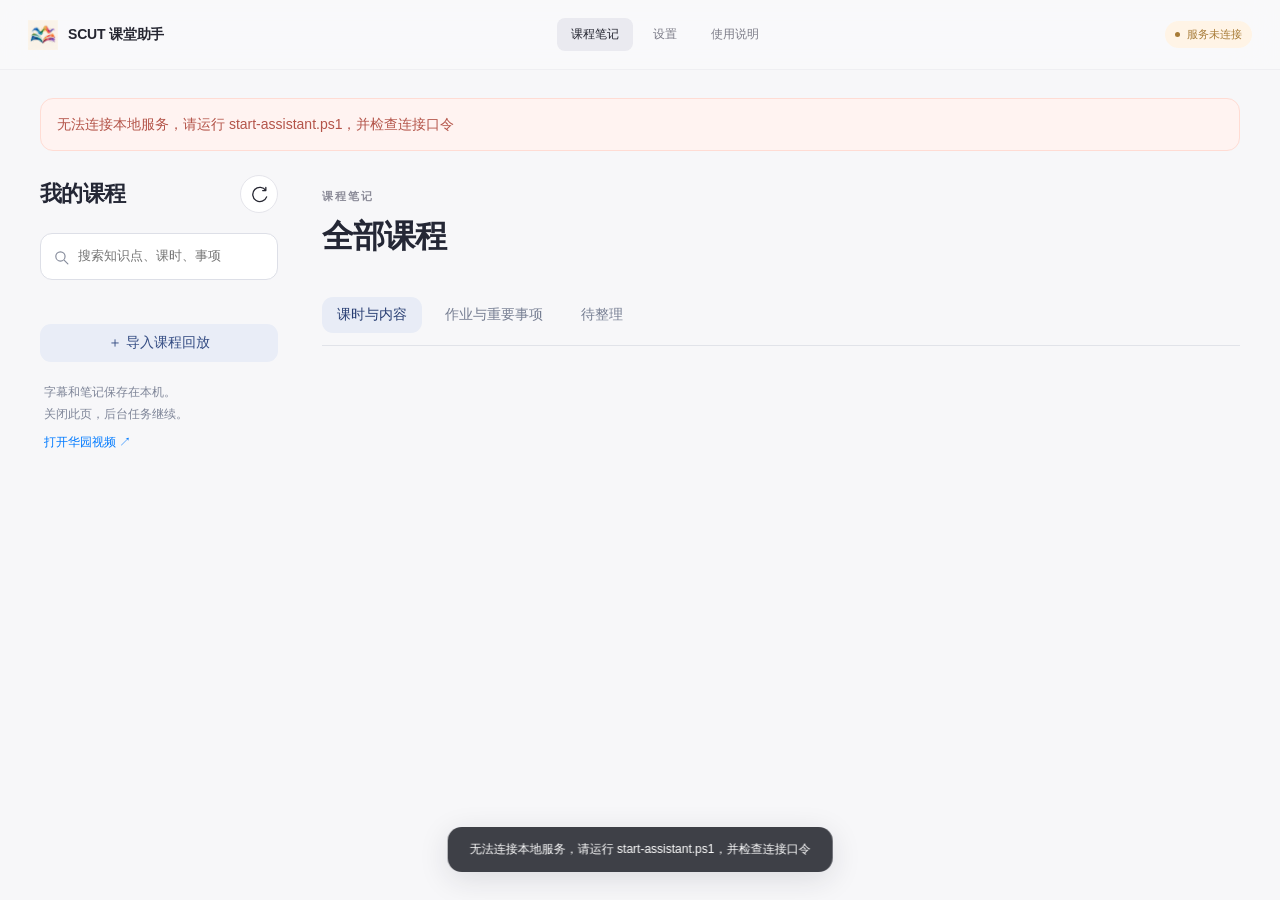
==== commit f1998136: "fix: recover replay analysis and redesign course notes" ====
--- a/extension/dashboard.html
+++ b/extension/dashboard.html
@@ -1,14 +1,13 @@
 <!doctype html>
-<html lang="zh-CN"><head><meta charset="utf-8"><meta name="viewport" content="width=device-width,initial-scale=1"><title>课程空间 · SCUT 课堂助手</title><link rel="stylesheet" href="assistant.css"></head><body>
-<nav class="app-nav" aria-label="主导航"><a class="brand" href="dashboard.html"><span class="brand-mark" data-icon="wave"></span><span>SCUT 课堂助手</span></a><div class="nav-links"><a href="dashboard.html" aria-current="page">课程空间</a><a href="options.html">偏好设置</a><a href="welcome.html">开始使用</a></div><span class="nav-aside"><span data-icon="shield"></span>在你的电脑上运行</span></nav>
-<main class="shell"><header class="topbar"><div><p class="eyebrow">Your learning, in focus</p><h1>课堂过后，脉络依然清晰。</h1><p class="page-subtitle">每节课的字幕、主题和重要时刻，都留在这里。</p></div><div class="page-actions"><span id="health" class="chip warn">正在连接</span><button class="icon-button" id="refresh" aria-label="刷新课程" title="刷新课程"><span data-icon="refresh"></span></button></div></header>
-<div id="status" class="notice hidden" role="status"></div>
-<section id="current-class" class="current-class" hidden><div><strong id="current-class-title">课堂正在后台录音</strong><p>关闭实况窗不会停止录音，随时可以返回查看上下文。</p></div><button id="return-classroom" class="primary">返回课堂实况 ↗</button></section>
-<section class="welcome-strip"><div class="row"><span class="orb-mini" data-icon="spark"></span><div><h2>从第一句字幕开始。</h2><p>安装扩展，连接本地模型，为下一节课做好准备。</p></div></div><a class="button-link" href="welcome.html">开始使用 <span data-icon="arrow"></span></a></section>
-<div class="stats"><div class="card stat"><span class="icon-tile" data-icon="book"></span><div><span class="muted">已记录课时</span><b id="total">0</b></div></div><div class="card stat"><span class="icon-tile purple" data-icon="bell"></span><div><span class="muted">重点提醒</span><b id="event-total">0</b></div></div><div class="card stat"><span class="icon-tile orange" data-icon="wave"></span><div><span class="muted">进行中的任务</span><b id="pending-total">0</b></div></div></div>
-<div class="workspace"><aside class="sidebar"><section class="card"><div class="section-label"><span data-icon="folder"></span><h2>我的课程</h2></div><label class="field"><span>查看课程</span><select id="course-filter"><option value="">全部课程</option></select></label><label class="field"><span>查找内容</span><input id="search" type="search" placeholder="搜索课时或知识点"></label><p class="footnote">按开课日期排列，点击课时<br>展开字幕和学习记录。</p></section>
-<section class="batch-card"><div class="section-label"><span data-icon="download"></span><h2>整门课，一起整理。</h2></div><div id="batch-unavailable" class="batch-unavailable" hidden><span data-icon="grid"></span><p>在浏览器扩展中打开课程空间，<br>即可读取学校的课时目录。</p><a class="link-arrow" href="welcome.html">安装与连接扩展 <span data-icon="arrow"></span></a></div><div id="batch-controls"><p id="batch-hint" class="footnote">从已登录的课程页载入目录。</p><select id="source-tab" aria-label="选择课程标签页"></select><button id="load-catalogue">读取课程目录</button><div class="row"><button id="select-ready">选择已结束课时</button><button id="select-none" class="quiet">清空</button></div><div id="catalogue" class="lesson-list"></div><label><input type="checkbox" id="batch-analysis">DeepSeek 总结与重点分析</label><label><input type="checkbox" id="force-asr">重新转写已有字幕的课时</label><p class="footnote">优先使用学校字幕，缺少时调用本地模型。开启分析会向 DeepSeek 发送转写文字。</p><div class="row"><button class="primary" id="start-batch">开始处理</button><button id="stop-batch" class="quiet">停止导入</button></div><div id="batch-status" class="footnote" role="status"></div></div></section></aside>
-<div><div class="section-heading"><h2>课程时间线</h2><small>每一节，都有迹可循</small></div><div id="timeline" class="timeline"><div class="card empty muted">正在读取你的课程记录…</div></div>
-<section id="detail" class="card detail hidden"><div class="detail-heading"><div><p id="detail-course" class="eyebrow"></p><h2 id="detail-title"></h2><p id="detail-meta" class="muted"></p></div><div class="row"><button id="export">导出本课 ZIP</button><button id="reanalyze">DeepSeek 分析</button><button id="repair">按当前模型重新转写</button><button id="retry">重试失败任务</button><button id="cancel" class="danger">取消任务</button></div></div><div id="detail-warning" class="notice hidden"></div>
-<div class="tabs" role="tablist" aria-label="课时内容"><button class="active" id="tab-summary" role="tab" aria-selected="true" aria-controls="view-summary" data-view="summary">本课内容</button><button id="tab-events" role="tab" aria-selected="false" aria-controls="view-events" data-view="events">重点提醒</button><button id="tab-transcript" role="tab" aria-selected="false" aria-controls="view-transcript" data-view="transcript">完整字幕</button></div><div id="view-summary" role="tabpanel" aria-labelledby="tab-summary"></div><div id="view-events" role="tabpanel" aria-labelledby="tab-events" hidden></div><div id="view-transcript" class="transcript" role="tabpanel" aria-labelledby="tab-transcript" hidden></div><div class="row"><button id="attach">在课程页显示悬浮字幕</button></div></section></div></div>
-<footer class="page-footer">提醒保留原文与时间戳，方便回看与核对。<span>SCUT CLASSROOM ASSISTANT · LOCAL FIRST</span></footer></main><script src="client.js"></script><script src="ui.js"></script><script src="session-view.js"></script><script src="dashboard.js"></script></body></html>
+<html lang="zh-CN"><head><meta charset="utf-8"><meta name="viewport" content="width=device-width,initial-scale=1"><title>课程笔记 · SCUT 课堂助手</title><link rel="stylesheet" href="assistant.css"><link rel="stylesheet" href="library.css"></head><body>
+<nav class="app-nav" aria-label="主导航"><a class="brand" href="dashboard.html"><span class="brand-mark" data-icon="wave"></span><span>SCUT 课堂助手</span></a><div class="nav-links"><a href="dashboard.html" aria-current="page">课程笔记</a><a href="options.html">设置</a><a href="welcome.html">使用说明</a></div><span id="health" class="chip">正在连接</span></nav>
+<main class="library-shell"><div id="status" class="notice hidden" role="status"></div>
+<div id="current-class" class="live-banner" hidden><span id="current-class-title"></span><button id="return-classroom">返回课堂实况 ↗</button></div>
+<div class="library-layout"><aside class="course-rail"><div class="rail-heading"><h1>我的课程</h1><button id="refresh" class="icon-button" aria-label="刷新"><span data-icon="refresh"></span></button></div><label class="search-field"><span data-icon="search"></span><input id="search" type="search" placeholder="搜索知识点、课时、事项" aria-label="搜索课程内容"></label><div id="course-list" class="course-list" aria-label="课程列表"></div><button class="import-button" id="open-import">＋ 导入课程回放</button><p class="rail-help">字幕和笔记保存在本机。<br>关闭此页，后台任务继续。</p><a href="https://video.jw.scut.edu.cn/" target="_blank" rel="noopener noreferrer" class="school-link">打开华园视频 ↗</a></aside>
+<div class="library-main"><section id="browse"><header class="library-heading"><p class="eyebrow">课程笔记</p><h2 id="course-title">全部课程</h2><p id="course-meta" class="muted"></p></header><div class="library-filters" role="group" aria-label="浏览方式"><button data-filter="lessons" aria-pressed="true" class="active">课时与内容</button><button data-filter="events" aria-pressed="false">作业与重要事项</button><button data-filter="pending" aria-pressed="false">待整理</button></div><div id="topic-cloud" class="topic-cloud"></div><div id="lesson-grid" class="lesson-grid"></div></section>
+<section id="detail" hidden><button id="back-library" class="back-link">← 返回课程</button><header class="detail-heading"><div><p id="detail-course" class="eyebrow"></p><h2 id="detail-title"></h2><p id="detail-meta" class="muted"></p></div><div class="detail-actions"><button id="reanalyze" class="primary">生成本课笔记</button><button id="export">导出笔记</button><details class="more-actions"><summary>更多 ···</summary><div><button id="regenerate">按当前模型重新生成笔记</button><button id="repair">重新转写留存音频</button><button id="retry">重试字幕处理</button><button id="attach">在课程页显示字幕</button><button id="cancel" class="danger">停止本课任务</button></div></details></div></header>
+<div id="analysis-progress" class="analysis-progress" hidden><div><span id="progress-text"></span><span id="progress-model"></span></div><progress id="progress-bar" max="1" value="0"></progress><small>完成一段保存一段；关闭页面后继续处理。</small></div><div id="detail-warning" class="notice error" role="status" hidden></div>
+<div class="tabs" role="tablist" aria-label="课时内容"><button class="active" id="tab-summary" role="tab" aria-selected="true" aria-controls="view-summary" data-view="summary">知识点笔记</button><button id="tab-events" role="tab" aria-selected="false" aria-controls="view-events" data-view="events">重要事项</button><button id="tab-transcript" role="tab" aria-selected="false" aria-controls="view-transcript" data-view="transcript">字幕原文</button></div><div id="view-summary" role="tabpanel" aria-labelledby="tab-summary"></div><div id="view-events" role="tabpanel" aria-labelledby="tab-events" hidden></div><div id="view-transcript" class="transcript" role="tabpanel" aria-labelledby="tab-transcript" hidden></div></section></div></div>
+</main>
+<dialog id="import-dialog" aria-labelledby="import-title"><header><div><h2 id="import-title">导入课程回放</h2><p class="muted">先选择课时，再生成字幕和笔记。</p></div><button id="close-import" aria-label="关闭导入窗口">×</button></header><div id="batch-unavailable" hidden><p>读取学校目录需要浏览器扩展。请在学校页面点击助手的“课程笔记”，然后选择“导入课程回放”。</p><a href="welcome.html">查看扩展安装方法 ↗</a></div><div id="batch-controls"><label class="field"><span>已打开的课程页面</span><select id="source-tab"></select></label><button id="load-catalogue">读取这门课的目录</button><p id="batch-hint" class="footnote"></p><div class="row"><button id="select-ready">全选可用课时</button><button id="select-none" class="quiet">清空选择</button></div><div id="catalogue" class="lesson-list"></div><label class="batch-option"><input type="checkbox" id="batch-analysis" checked> 同时生成知识点笔记和重要事项</label><p class="footnote">分析会把所选课时的字幕发送给 DeepSeek。已有学校字幕时直接使用；缺少字幕时本地转写。</p><details><summary>转写选项</summary><label class="batch-option"><input type="checkbox" id="force-asr"> 使用本地模型重新识别，忽略学校字幕</label></details><div class="row import-actions"><button class="primary" id="start-batch">导入所选课时</button><button id="stop-batch" class="quiet">停止继续导入</button></div><div id="batch-status" class="footnote" role="status"></div></div></dialog>
+<script src="client.js"></script><script src="ui.js"></script><script src="session-view.js"></script><script src="library-core.js"></script><script src="dashboard.js"></script></body></html>
--- a/extension/library.css
+++ b/extension/library.css
@@ -0,0 +1,6 @@
+body{background:#f7f7f9;color:#242735}
+.library-shell{max-width:1480px;margin:auto;padding:28px 40px 70px}.library-layout{display:grid;grid-template-columns:238px minmax(0,1fr);gap:44px}.course-rail{position:sticky;top:96px;align-self:start}.rail-heading{display:flex;align-items:center;justify-content:space-between;margin-bottom:20px}.rail-heading h1{font-size:22px;letter-spacing:-.6px;margin:0}.search-field{display:flex;align-items:center;gap:8px;border:1px solid #dddfe7;border-radius:12px;padding:0 12px;background:#fff}.search-field svg{width:17px;flex:none;color:#858b9b}.search-field input{width:100%;border:0;background:transparent;padding:12px 0;font-size:13px;box-shadow:none}.course-list{display:grid;gap:7px;margin:22px 0}.course-choice{width:100%;display:grid;gap:6px;text-align:left;padding:14px 16px;border:1px solid transparent;background:transparent;border-radius:14px}.course-choice strong{font-size:15px}.course-choice small{font-size:12px;color:#747a8e}.course-choice.active{background:#fff;border-color:#e0e3eb;box-shadow:0 5px 18px #292f4410}.import-button{width:100%;background:#e9edf7;color:#344c83;border:0;font-size:14px}.rail-help{font-size:12px;line-height:1.8;color:#7e8598;margin:20px 4px 8px}.school-link{font-size:12px;margin-left:4px}.library-main{min-width:0}.library-heading{padding:12px 0 8px}.library-heading h2{font-size:32px;letter-spacing:-1px;margin:8px 0}.library-heading .eyebrow{font-size:11px;letter-spacing:2px;margin:0}.library-heading p{font-size:14px}.library-filters{display:flex;gap:8px;border-bottom:1px solid #e1e3e9;margin:16px 0 20px;padding-bottom:12px;flex-wrap:wrap}.library-filters button{border:0;background:transparent;padding:9px 15px;color:#777f93;font-size:14px}.library-filters button.active{color:#273d72;background:#e8ecf6}.topic-cloud{display:flex;gap:8px;flex-wrap:wrap;margin-bottom:20px}.topic-cloud:empty{display:none}.topic-chip{padding:6px 10px;border:1px solid #e2e4eb;border-radius:8px;background:#fafbfe;font-size:12px;color:#64718c;text-align:left}.lesson-grid{display:grid;grid-template-columns:repeat(2,minmax(0,1fr));gap:16px}.note-card{position:relative;display:flex;flex-direction:column;align-items:stretch;gap:12px;text-align:left;border:1px solid #e2e4ea;border-radius:20px;background:#fff;padding:24px;min-height:230px;transition:transform .2s,box-shadow .2s}.note-card:hover{transform:translateY(-3px);box-shadow:0 14px 28px #2b34400b}.note-card h3{font-size:20px;font-weight:650;line-height:1.5;letter-spacing:-.4px;margin:0}.note-card .note-meta{font-size:12px;color:#798197}.note-card p{font-size:14px;line-height:1.8;color:#686f81;margin:0;display:-webkit-box;-webkit-line-clamp:3;-webkit-box-orient:vertical;overflow:hidden}.note-card footer{margin-top:auto;display:flex;gap:8px;align-items:center;justify-content:space-between;font-size:12px;color:#7f879a}.note-state{padding:4px 8px;border-radius:7px;font-size:11px;background:#edf5f1;color:#467261}.note-state.pending{background:#f6f0e5;color:#937139}.note-state.failed{background:#fbefec;color:#b56751}.library-empty{grid-column:1/-1;background:#fff;border:1px dashed #d8dce6;border-radius:20px;padding:60px 30px;text-align:center;color:#757d90;line-height:1.9}.library-empty h3{color:#333c52}.library-event{grid-column:1/-1;background:#fff;border:1px solid #e2e4ea;border-radius:16px;padding:22px;display:grid;gap:10px}.library-event p{margin:0;font-size:15px;line-height:1.8}.library-event small{color:#81889a}.library-event button{justify-self:start;font-size:12px;padding:7px 12px}.back-link{border:0;background:transparent;color:#6a7794;padding:8px 0;margin-bottom:24px;font-size:13px}.detail-heading{display:block;padding:0 0 22px;border-bottom:1px solid #e2e4ea}.detail-heading h2{font-size:30px;line-height:1.4;letter-spacing:-.7px;margin:8px 0}.detail-heading .eyebrow{font-size:12px;margin:0;letter-spacing:1px}.detail-heading .muted{font-size:13px;line-height:1.7}.detail-actions{display:flex;align-items:center;gap:9px;flex-wrap:wrap;margin-top:20px}.detail-actions button,.detail-actions summary{font-size:13px;padding:10px 14px}.more-actions{position:relative}.more-actions>summary{cursor:pointer;list-style:none;border:1px solid #dfe2eb;border-radius:12px;background:#fff;color:#647089}.more-actions>div{position:absolute;z-index:5;right:0;top:calc(100% + 8px);width:235px;display:grid;gap:5px;padding:8px;background:#fff;box-shadow:0 12px 40px #25334422;border:1px solid #e0e3eb;border-radius:14px}.more-actions button{border:0;text-align:left;background:transparent;border-radius:8px}.more-actions button:hover{background:#f3f5fa}.analysis-progress{margin:24px 0;padding:18px 20px;border:1px solid #dce6f9;border-radius:14px;background:#f0f5fe;color:#5573a5}.analysis-progress>div{display:flex;justify-content:space-between;font-size:13px;gap:12px}.analysis-progress small{font-size:12px;color:#7786a0}.analysis-progress progress{display:block;width:100%;height:6px;margin:12px 0;accent-color:#81a4e5}.tabs{margin:24px 0 22px}.tabs button{font-size:14px}.overview-intro{font-size:15px;line-height:1.9;color:#626d83;margin:0 0 22px}.topic-notes{display:grid;gap:14px}.topic-note{padding:24px;background:#fff;border:1px solid #e2e5ec;border-radius:16px;animation:note-in .24s ease}.topic-note h3{font-size:19px;margin:8px 0;letter-spacing:-.3px}.topic-note p{font-size:15px;line-height:1.9;margin:8px 0;color:#657086}.topic-note small,.topic-note>a{font-size:12px}.topic-note header{display:flex;align-items:center;justify-content:space-between;color:#8390a9}.topic-note blockquote{font-size:14px;margin:12px 0;padding:8px 16px;border-left:2px solid #dce3f1;color:#788298;line-height:1.8}.chapter-tag{background:#eef1f8;color:#6f7f9e;padding:4px 8px;border-radius:6px}.transcript{max-height:68vh;overflow:auto;padding:12px 20px;background:#fff;border-radius:16px;border:1px solid #e2e5ec}.segment{display:grid;grid-template-columns:80px 1fr;gap:18px;padding:10px 0;border-bottom:1px solid #f1f2f6;font-size:15px;line-height:1.9}.segment a,.segment>.muted{font-size:12px}.live-banner{display:flex;align-items:center;justify-content:space-between;background:#eaf5ef;border:1px solid #d8e9dd;border-radius:14px;padding:14px 20px;margin-bottom:24px;color:#3d7856;font-size:14px}.live-banner button{font-size:13px}.library-shell .notice{font-size:14px;line-height:1.8;margin-bottom:24px}
+#import-dialog{width:min(680px,90vw);max-height:85vh;border:1px solid #e4e5ed;border-radius:24px;padding:30px;color:#303746;box-shadow:0 20px 80px #18234430}#import-dialog::backdrop{background:#27344d55;backdrop-filter:blur(5px)}#import-dialog header{display:flex;justify-content:space-between;align-items:flex-start}#import-dialog h2{font-size:24px;margin:0}#import-dialog header p{font-size:14px}#import-dialog .field{margin:16px 0}#catalogue{max-height:280px;overflow:auto;margin:20px 0}.batch-option{display:flex;gap:9px;align-items:center;margin:14px 0;font-size:14px}.import-actions{margin:20px 0 12px}#batch-status{white-space:pre-line}.library-layout [hidden],.library-shell [hidden],#import-dialog [hidden]{display:none!important}button:focus-visible,summary:focus-visible{outline:3px solid #adc5f4;outline-offset:3px}
+@keyframes note-in{from{opacity:0;transform:translateY(5px)}to{opacity:1;transform:translateY(0)}}@media(max-width:1000px){.library-shell{padding:22px}.library-layout{grid-template-columns:190px minmax(0,1fr);gap:26px}.lesson-grid{grid-template-columns:1fr}.note-card{min-height:190px}}@media(max-width:680px){.library-layout{grid-template-columns:1fr;gap:20px}.course-rail{position:static}.course-list{display:flex;overflow:auto;margin:14px 0}.course-choice{min-width:150px}.rail-help,.school-link{display:none}.library-heading h2{font-size:26px}.library-shell{padding:20px 16px}.app-nav{padding:12px 16px;flex-wrap:wrap}.app-nav .chip{display:none}.note-card{padding:20px}.detail-heading h2{font-size:25px}.segment{grid-template-columns:64px 1fr;gap:8px}.topic-note{padding:20px}.nav-links{gap:12px}.live-banner{gap:12px}.tabs{width:100%}.tabs button{flex:1;padding:10px 8px}}@media(prefers-reduced-motion:reduce){.note-card,.topic-note{animation:none;transition:none}.note-card:hover{transform:none}}
+
+.lesson-abstract{background:#edf2fb;border:1px solid #e0e7f4;border-radius:16px;padding:22px 24px;font-size:16px;line-height:1.95;color:#526482}.theme-grid{display:grid;grid-template-columns:repeat(2,minmax(0,1fr));gap:16px;margin-bottom:28px}.theme-card{background:white;border:1px solid #e1e5ed;border-radius:18px;padding:24px;display:flex;flex-direction:column}.theme-card h3{font-size:20px;line-height:1.5;margin:0 0 12px}.theme-card p{font-size:14px;color:#6f7a8f;line-height:1.85;margin:0 0 18px}.theme-refs{display:flex;gap:7px;flex-wrap:wrap;margin-top:auto}.theme-refs button{font-size:11px;color:#6c7ea0;border:0;background:#f2f5fa;border-radius:7px;padding:6px 8px}.all-notes>summary{cursor:pointer;font-size:14px;color:#65748e;padding:14px 0;margin-bottom:12px}.topic-note>summary{cursor:pointer;font-size:15px;color:#3c475e;font-weight:600}.topic-note>header{margin-top:16px}.topic-note{padding:18px 22px}.theme-card button:focus-visible{outline:3px solid #adc5f4}.theme-card button:hover{background:#e6ecf7}@media(max-width:800px){.theme-grid{grid-template-columns:1fr}}
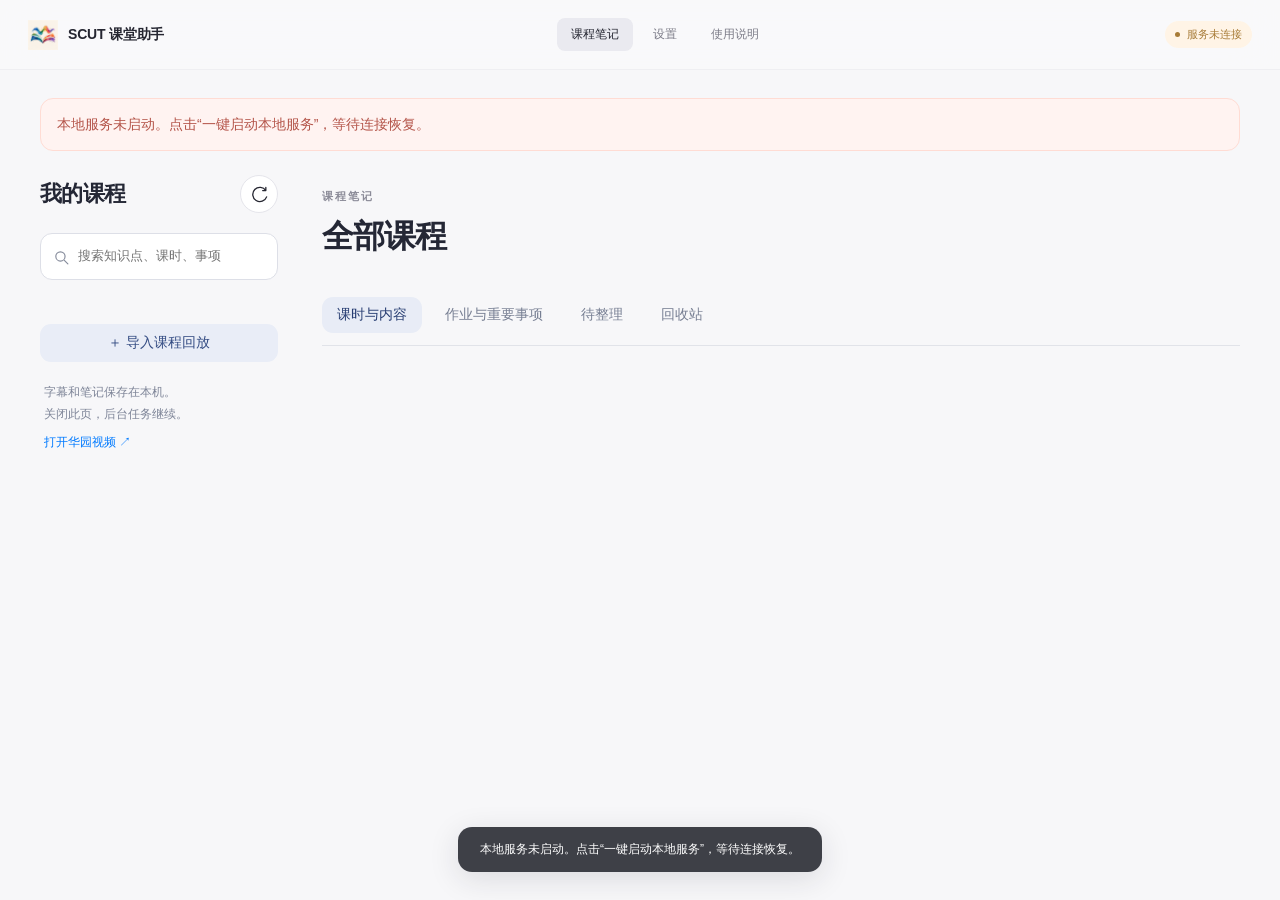
==== commit f46abb66: "feat: group lesson sources, manage results and add browser launch entry" ====
--- a/extension/dashboard.html
+++ b/extension/dashboard.html
@@ -4,10 +4,10 @@
 <main class="library-shell"><div id="status" class="notice hidden" role="status"></div>
 <div id="current-class" class="live-banner" hidden><span id="current-class-title"></span><button id="return-classroom">返回课堂实况 ↗</button></div>
 <div class="library-layout"><aside class="course-rail"><div class="rail-heading"><h1>我的课程</h1><button id="refresh" class="icon-button" aria-label="刷新"><span data-icon="refresh"></span></button></div><label class="search-field"><span data-icon="search"></span><input id="search" type="search" placeholder="搜索知识点、课时、事项" aria-label="搜索课程内容"></label><div id="course-list" class="course-list" aria-label="课程列表"></div><button class="import-button" id="open-import">＋ 导入课程回放</button><p class="rail-help">字幕和笔记保存在本机。<br>关闭此页，后台任务继续。</p><a href="https://video.jw.scut.edu.cn/" target="_blank" rel="noopener noreferrer" class="school-link">打开华园视频 ↗</a></aside>
-<div class="library-main"><section id="browse"><header class="library-heading"><p class="eyebrow">课程笔记</p><h2 id="course-title">全部课程</h2><p id="course-meta" class="muted"></p></header><div class="library-filters" role="group" aria-label="浏览方式"><button data-filter="lessons" aria-pressed="true" class="active">课时与内容</button><button data-filter="events" aria-pressed="false">作业与重要事项</button><button data-filter="pending" aria-pressed="false">待整理</button></div><div id="topic-cloud" class="topic-cloud"></div><div id="lesson-grid" class="lesson-grid"></div></section>
-<section id="detail" hidden><button id="back-library" class="back-link">← 返回课程</button><header class="detail-heading"><div><p id="detail-course" class="eyebrow"></p><h2 id="detail-title"></h2><p id="detail-meta" class="muted"></p></div><div class="detail-actions"><button id="reanalyze" class="primary">生成本课笔记</button><button id="export">导出笔记</button><details class="more-actions"><summary>更多 ···</summary><div><button id="regenerate">按当前模型重新生成笔记</button><button id="repair">重新转写留存音频</button><button id="retry">重试字幕处理</button><button id="attach">在课程页显示字幕</button><button id="cancel" class="danger">停止本课任务</button></div></details></div></header>
+<div class="library-main"><section id="browse"><header class="library-heading"><p class="eyebrow">课程笔记</p><h2 id="course-title">全部课程</h2><p id="course-meta" class="muted"></p></header><div class="library-filters" role="group" aria-label="浏览方式"><button data-filter="lessons" aria-pressed="true" class="active">课时与内容</button><button data-filter="events" aria-pressed="false">作业与重要事项</button><button data-filter="pending" aria-pressed="false">待整理</button><button data-filter="trash" aria-pressed="false">回收站</button></div><div id="topic-cloud" class="topic-cloud"></div><div id="lesson-grid" class="lesson-grid"></div></section>
+<section id="detail" hidden><button id="back-library" class="back-link">← 返回课程</button><header class="detail-heading"><div><p id="detail-course" class="eyebrow"></p><h2 id="detail-title"></h2><p id="detail-meta" class="muted"></p></div><div class="detail-actions"><button id="reanalyze" class="primary">生成本课笔记</button><button id="export">导出笔记</button><details class="more-actions"><summary>更多 ···</summary><div><button id="regenerate">按当前模型重新生成笔记</button><button id="repair">重新转写留存音频</button><button id="retry">重试字幕处理</button><button id="attach">在课程页显示字幕</button><button id="cancel" class="danger">停止本课任务</button><button id="delete-record" class="danger">将所选字幕移到回收站</button></div></details></div></header>
 <div id="analysis-progress" class="analysis-progress" hidden><div><span id="progress-text"></span><span id="progress-model"></span></div><progress id="progress-bar" max="1" value="0"></progress><small>完成一段保存一段；关闭页面后继续处理。</small></div><div id="detail-warning" class="notice error" role="status" hidden></div>
-<div class="tabs" role="tablist" aria-label="课时内容"><button class="active" id="tab-summary" role="tab" aria-selected="true" aria-controls="view-summary" data-view="summary">知识点笔记</button><button id="tab-events" role="tab" aria-selected="false" aria-controls="view-events" data-view="events">重要事项</button><button id="tab-transcript" role="tab" aria-selected="false" aria-controls="view-transcript" data-view="transcript">字幕原文</button></div><div id="view-summary" role="tabpanel" aria-labelledby="tab-summary"></div><div id="view-events" role="tabpanel" aria-labelledby="tab-events" hidden></div><div id="view-transcript" class="transcript" role="tabpanel" aria-labelledby="tab-transcript" hidden></div></section></div></div>
+<section class="version-panel"><div class="version-heading"><strong>本课字幕</strong><span>学校字幕与转写集中保存；同来源的完整结果自动覆盖局部结果。</span></div><div id="lesson-versions" class="lesson-versions" aria-label="选择字幕来源与时段"></div></section><div class="tabs" role="tablist" aria-label="课时内容"><button class="active" id="tab-summary" role="tab" aria-selected="true" aria-controls="view-summary" data-view="summary">知识点笔记</button><button id="tab-events" role="tab" aria-selected="false" aria-controls="view-events" data-view="events">重要事项</button><button id="tab-transcript" role="tab" aria-selected="false" aria-controls="view-transcript" data-view="transcript">字幕原文</button></div><div id="view-summary" role="tabpanel" aria-labelledby="tab-summary"></div><div id="view-events" role="tabpanel" aria-labelledby="tab-events" hidden></div><div id="view-transcript" class="transcript" role="tabpanel" aria-labelledby="tab-transcript" hidden></div></section></div></div>
 </main>
 <dialog id="import-dialog" aria-labelledby="import-title"><header><div><h2 id="import-title">导入课程回放</h2><p class="muted">先选择课时，再生成字幕和笔记。</p></div><button id="close-import" aria-label="关闭导入窗口">×</button></header><div id="batch-unavailable" hidden><p>读取学校目录需要浏览器扩展。请在学校页面点击助手的“课程笔记”，然后选择“导入课程回放”。</p><a href="welcome.html">查看扩展安装方法 ↗</a></div><div id="batch-controls"><label class="field"><span>已打开的课程页面</span><select id="source-tab"></select></label><button id="load-catalogue">读取这门课的目录</button><p id="batch-hint" class="footnote"></p><div class="row"><button id="select-ready">全选可用课时</button><button id="select-none" class="quiet">清空选择</button></div><div id="catalogue" class="lesson-list"></div><label class="batch-option"><input type="checkbox" id="batch-analysis" checked> 同时生成知识点笔记和重要事项</label><p class="footnote">分析会把所选课时的字幕发送给 DeepSeek。已有学校字幕时直接使用；缺少字幕时本地转写。</p><details><summary>转写选项</summary><label class="batch-option"><input type="checkbox" id="force-asr"> 使用本地模型重新识别，忽略学校字幕</label></details><div class="row import-actions"><button class="primary" id="start-batch">导入所选课时</button><button id="stop-batch" class="quiet">停止继续导入</button></div><div id="batch-status" class="footnote" role="status"></div></div></dialog>
 <script src="client.js"></script><script src="ui.js"></script><script src="session-view.js"></script><script src="library-core.js"></script><script src="dashboard.js"></script></body></html>
--- a/extension/assistant.css
+++ b/extension/assistant.css
@@ -20,3 +20,5 @@
 .brand-mark{background:transparent;box-shadow:none;border-radius:0}.brand-mark img{width:100%;height:100%;display:block}.room-titlebar .brand-mark{width:31px;height:31px}
 /* Clear entry points share the same recording; opening a view never starts capture. */
 .popup .lifecycle-note{font-size:10px;color:#707789;line-height:1.65;margin:0 1px 3px}.popup .capture-controls{display:flex}.popup .capture-controls button{flex:1}.popup #stop{background:#fff7f5;border-color:#f3dfd9;padding:9px;font-size:11px}.popup .text-button{padding:0;border:0;background:transparent;color:#497fc0;box-shadow:none;font-size:10px}.popup.is-recording #live-sentences{max-height:78px}.popup .popup-more .footnote{margin:12px 0 0;color:#6e7384}.popup .popup-more summary{color:#768299}.current-class{display:flex;justify-content:space-between;align-items:center;gap:18px;padding:20px 24px;margin-bottom:24px;border:1px solid #d7e6ee;border-radius:18px;background:linear-gradient(110deg,#f0f8f6,#f3f6ff)}.current-class strong{font-size:14px}.current-class p{font-size:12px;color:#748191;margin:5px 0 0}.current-class button{font-size:12px;white-space:nowrap}.detail{scroll-margin-top:88px}.daily-guide{scroll-margin-top:85px;padding:26px;margin:24px 0;background:#fff;border:1px solid var(--line);border-radius:20px}.daily-guide h2{font-size:22px}.daily-guide>p{color:#798192;font-size:13px}.daily-guide table{width:100%;border-collapse:collapse;font-size:12px;line-height:1.7}.daily-guide td,.daily-guide th{padding:13px 12px;text-align:left;border-bottom:1px solid var(--line);vertical-align:top}.daily-guide th{color:#828899;font-size:11px;font-weight:500}.daily-guide td:first-child{width:34%;font-weight:550}.daily-guide .daily-route{margin:20px 0 0;padding:15px 18px;border-radius:12px;background:#f2f6fb;line-height:1.9;color:#5e728c}.daily-guide .daily-route strong{color:#354861}@media(max-width:520px){.current-class{align-items:flex-start;flex-direction:column}.daily-guide{padding:19px}.daily-guide td,.daily-guide th{padding:11px 5px;font-size:11px}}
+.browser-launch{display:flex;gap:14px;align-items:center;justify-content:center;padding:12px 20px;background:#eef3f9;font-size:13px;line-height:1.6}.browser-launch span{color:#7d8b9f}.browser-launch a{font-weight:600}.key-status{background:#eef5f0;padding:14px 16px;border-radius:12px;color:#4f7b68!important;font-size:14px!important}
+.key-status[data-ready=false]{color:#977845!important;background:#f8f2e9}
--- a/extension/library.css
+++ b/extension/library.css
@@ -1,6 +1,12 @@
 body{background:#f7f7f9;color:#242735}
+.lesson-date{font-size:18px;font-weight:650;color:#445776;letter-spacing:.2px}.version-panel{margin-top:22px;padding:20px;border-radius:20px;background:#eef2f7;border:1px solid #e0e6ee}.version-heading{display:grid;gap:6px;margin-bottom:14px}.version-heading span{font-size:12px;color:#7a8596;line-height:1.7}.lesson-versions{display:flex;flex-wrap:wrap;gap:8px}.version-choice{font-size:12px;padding:10px 13px;text-align:left;line-height:1.6;background:transparent}.version-choice.active{background:#fff;color:#365578;border-color:#acbfd5;box-shadow:0 3px 12px #34475c0b}.detail-heading .eyebrow{font-size:17px!important;letter-spacing:0!important;color:#536987}
+.import-card .note-state{align-self:flex-start}.import-card p{display:block;overflow-wrap:anywhere}.import-card>a{align-self:flex-start;margin-top:auto;font-size:13px}.import-card:hover{transform:none;box-shadow:none}
 .library-shell{max-width:1480px;margin:auto;padding:28px 40px 70px}.library-layout{display:grid;grid-template-columns:238px minmax(0,1fr);gap:44px}.course-rail{position:sticky;top:96px;align-self:start}.rail-heading{display:flex;align-items:center;justify-content:space-between;margin-bottom:20px}.rail-heading h1{font-size:22px;letter-spacing:-.6px;margin:0}.search-field{display:flex;align-items:center;gap:8px;border:1px solid #dddfe7;border-radius:12px;padding:0 12px;background:#fff}.search-field svg{width:17px;flex:none;color:#858b9b}.search-field input{width:100%;border:0;background:transparent;padding:12px 0;font-size:13px;box-shadow:none}.course-list{display:grid;gap:7px;margin:22px 0}.course-choice{width:100%;display:grid;gap:6px;text-align:left;padding:14px 16px;border:1px solid transparent;background:transparent;border-radius:14px}.course-choice strong{font-size:15px}.course-choice small{font-size:12px;color:#747a8e}.course-choice.active{background:#fff;border-color:#e0e3eb;box-shadow:0 5px 18px #292f4410}.import-button{width:100%;background:#e9edf7;color:#344c83;border:0;font-size:14px}.rail-help{font-size:12px;line-height:1.8;color:#7e8598;margin:20px 4px 8px}.school-link{font-size:12px;margin-left:4px}.library-main{min-width:0}.library-heading{padding:12px 0 8px}.library-heading h2{font-size:32px;letter-spacing:-1px;margin:8px 0}.library-heading .eyebrow{font-size:11px;letter-spacing:2px;margin:0}.library-heading p{font-size:14px}.library-filters{display:flex;gap:8px;border-bottom:1px solid #e1e3e9;margin:16px 0 20px;padding-bottom:12px;flex-wrap:wrap}.library-filters button{border:0;background:transparent;padding:9px 15px;color:#777f93;font-size:14px}.library-filters button.active{color:#273d72;background:#e8ecf6}.topic-cloud{display:flex;gap:8px;flex-wrap:wrap;margin-bottom:20px}.topic-cloud:empty{display:none}.topic-chip{padding:6px 10px;border:1px solid #e2e4eb;border-radius:8px;background:#fafbfe;font-size:12px;color:#64718c;text-align:left}.lesson-grid{display:grid;grid-template-columns:repeat(2,minmax(0,1fr));gap:16px}.note-card{position:relative;display:flex;flex-direction:column;align-items:stretch;gap:12px;text-align:left;border:1px solid #e2e4ea;border-radius:20px;background:#fff;padding:24px;min-height:230px;transition:transform .2s,box-shadow .2s}.note-card:hover{transform:translateY(-3px);box-shadow:0 14px 28px #2b34400b}.note-card h3{font-size:20px;font-weight:650;line-height:1.5;letter-spacing:-.4px;margin:0}.note-card .note-meta{font-size:12px;color:#798197}.note-card p{font-size:14px;line-height:1.8;color:#686f81;margin:0;display:-webkit-box;-webkit-line-clamp:3;-webkit-box-orient:vertical;overflow:hidden}.note-card footer{margin-top:auto;display:flex;gap:8px;align-items:center;justify-content:space-between;font-size:12px;color:#7f879a}.note-state{padding:4px 8px;border-radius:7px;font-size:11px;background:#edf5f1;color:#467261}.note-state.pending{background:#f6f0e5;color:#937139}.note-state.failed{background:#fbefec;color:#b56751}.library-empty{grid-column:1/-1;background:#fff;border:1px dashed #d8dce6;border-radius:20px;padding:60px 30px;text-align:center;color:#757d90;line-height:1.9}.library-empty h3{color:#333c52}.library-event{grid-column:1/-1;background:#fff;border:1px solid #e2e4ea;border-radius:16px;padding:22px;display:grid;gap:10px}.library-event p{margin:0;font-size:15px;line-height:1.8}.library-event small{color:#81889a}.library-event button{justify-self:start;font-size:12px;padding:7px 12px}.back-link{border:0;background:transparent;color:#6a7794;padding:8px 0;margin-bottom:24px;font-size:13px}.detail-heading{display:block;padding:0 0 22px;border-bottom:1px solid #e2e4ea}.detail-heading h2{font-size:30px;line-height:1.4;letter-spacing:-.7px;margin:8px 0}.detail-heading .eyebrow{font-size:12px;margin:0;letter-spacing:1px}.detail-heading .muted{font-size:13px;line-height:1.7}.detail-actions{display:flex;align-items:center;gap:9px;flex-wrap:wrap;margin-top:20px}.detail-actions button,.detail-actions summary{font-size:13px;padding:10px 14px}.more-actions{position:relative}.more-actions>summary{cursor:pointer;list-style:none;border:1px solid #dfe2eb;border-radius:12px;background:#fff;color:#647089}.more-actions>div{position:absolute;z-index:5;right:0;top:calc(100% + 8px);width:235px;display:grid;gap:5px;padding:8px;background:#fff;box-shadow:0 12px 40px #25334422;border:1px solid #e0e3eb;border-radius:14px}.more-actions button{border:0;text-align:left;background:transparent;border-radius:8px}.more-actions button:hover{background:#f3f5fa}.analysis-progress{margin:24px 0;padding:18px 20px;border:1px solid #dce6f9;border-radius:14px;background:#f0f5fe;color:#5573a5}.analysis-progress>div{display:flex;justify-content:space-between;font-size:13px;gap:12px}.analysis-progress small{font-size:12px;color:#7786a0}.analysis-progress progress{display:block;width:100%;height:6px;margin:12px 0;accent-color:#81a4e5}.tabs{margin:24px 0 22px}.tabs button{font-size:14px}.overview-intro{font-size:15px;line-height:1.9;color:#626d83;margin:0 0 22px}.topic-notes{display:grid;gap:14px}.topic-note{padding:24px;background:#fff;border:1px solid #e2e5ec;border-radius:16px;animation:note-in .24s ease}.topic-note h3{font-size:19px;margin:8px 0;letter-spacing:-.3px}.topic-note p{font-size:15px;line-height:1.9;margin:8px 0;color:#657086}.topic-note small,.topic-note>a{font-size:12px}.topic-note header{display:flex;align-items:center;justify-content:space-between;color:#8390a9}.topic-note blockquote{font-size:14px;margin:12px 0;padding:8px 16px;border-left:2px solid #dce3f1;color:#788298;line-height:1.8}.chapter-tag{background:#eef1f8;color:#6f7f9e;padding:4px 8px;border-radius:6px}.transcript{max-height:68vh;overflow:auto;padding:12px 20px;background:#fff;border-radius:16px;border:1px solid #e2e5ec}.segment{display:grid;grid-template-columns:80px 1fr;gap:18px;padding:10px 0;border-bottom:1px solid #f1f2f6;font-size:15px;line-height:1.9}.segment a,.segment>.muted{font-size:12px}.live-banner{display:flex;align-items:center;justify-content:space-between;background:#eaf5ef;border:1px solid #d8e9dd;border-radius:14px;padding:14px 20px;margin-bottom:24px;color:#3d7856;font-size:14px}.live-banner button{font-size:13px}.library-shell .notice{font-size:14px;line-height:1.8;margin-bottom:24px}
 #import-dialog{width:min(680px,90vw);max-height:85vh;border:1px solid #e4e5ed;border-radius:24px;padding:30px;color:#303746;box-shadow:0 20px 80px #18234430}#import-dialog::backdrop{background:#27344d55;backdrop-filter:blur(5px)}#import-dialog header{display:flex;justify-content:space-between;align-items:flex-start}#import-dialog h2{font-size:24px;margin:0}#import-dialog header p{font-size:14px}#import-dialog .field{margin:16px 0}#catalogue{max-height:280px;overflow:auto;margin:20px 0}.batch-option{display:flex;gap:9px;align-items:center;margin:14px 0;font-size:14px}.import-actions{margin:20px 0 12px}#batch-status{white-space:pre-line}.library-layout [hidden],.library-shell [hidden],#import-dialog [hidden]{display:none!important}button:focus-visible,summary:focus-visible{outline:3px solid #adc5f4;outline-offset:3px}
 @keyframes note-in{from{opacity:0;transform:translateY(5px)}to{opacity:1;transform:translateY(0)}}@media(max-width:1000px){.library-shell{padding:22px}.library-layout{grid-template-columns:190px minmax(0,1fr);gap:26px}.lesson-grid{grid-template-columns:1fr}.note-card{min-height:190px}}@media(max-width:680px){.library-layout{grid-template-columns:1fr;gap:20px}.course-rail{position:static}.course-list{display:flex;overflow:auto;margin:14px 0}.course-choice{min-width:150px}.rail-help,.school-link{display:none}.library-heading h2{font-size:26px}.library-shell{padding:20px 16px}.app-nav{padding:12px 16px;flex-wrap:wrap}.app-nav .chip{display:none}.note-card{padding:20px}.detail-heading h2{font-size:25px}.segment{grid-template-columns:64px 1fr;gap:8px}.topic-note{padding:20px}.nav-links{gap:12px}.live-banner{gap:12px}.tabs{width:100%}.tabs button{flex:1;padding:10px 8px}}@media(prefers-reduced-motion:reduce){.note-card,.topic-note{animation:none;transition:none}.note-card:hover{transform:none}}
 
 .lesson-abstract{background:#edf2fb;border:1px solid #e0e7f4;border-radius:16px;padding:22px 24px;font-size:16px;line-height:1.95;color:#526482}.theme-grid{display:grid;grid-template-columns:repeat(2,minmax(0,1fr));gap:16px;margin-bottom:28px}.theme-card{background:white;border:1px solid #e1e5ed;border-radius:18px;padding:24px;display:flex;flex-direction:column}.theme-card h3{font-size:20px;line-height:1.5;margin:0 0 12px}.theme-card p{font-size:14px;color:#6f7a8f;line-height:1.85;margin:0 0 18px}.theme-refs{display:flex;gap:7px;flex-wrap:wrap;margin-top:auto}.theme-refs button{font-size:11px;color:#6c7ea0;border:0;background:#f2f5fa;border-radius:7px;padding:6px 8px}.all-notes>summary{cursor:pointer;font-size:14px;color:#65748e;padding:14px 0;margin-bottom:12px}.topic-note>summary{cursor:pointer;font-size:15px;color:#3c475e;font-weight:600}.topic-note>header{margin-top:16px}.topic-note{padding:18px 22px}.theme-card button:focus-visible{outline:3px solid #adc5f4}.theme-card button:hover{background:#e6ecf7}@media(max-width:800px){.theme-grid{grid-template-columns:1fr}}
+
+.event-note h3{font-size:17px;line-height:1.7;margin:17px 0;color:#35465a}.event-facts{display:grid;grid-template-columns:80px 1fr;gap:12px 18px;font-size:13px;line-height:1.85;margin:16px 0 22px}.event-facts:empty{display:none}.event-facts dt{color:#8a94a1}.event-facts dd{margin:0;color:#536072;white-space:pre-line}.event-source{border-top:1px solid #e9edf2;padding-top:15px}.event-source summary,.rule-candidates summary{font-size:12px;color:#8793a4;cursor:pointer}.event-source blockquote{font-size:12px;line-height:1.9;color:#697b8c;border-left:2px solid #d5e0eb;padding-left:16px;margin:16px 0}.event-context{display:grid;grid-template-columns:72px 1fr;gap:12px;font-size:12px;line-height:1.9;padding:6px 0;color:#7c8795}.rule-candidates{margin:30px 0 0;padding:20px 0;border-top:1px solid #e9edf2}.rule-candidates p{font-size:12px;line-height:1.8;color:#929ba6;margin:13px 0}.event-source{overflow-wrap:anywhere}@media(max-width:520px){.event-facts{grid-template-columns:64px 1fr;gap:10px}.event-context{grid-template-columns:60px 1fr}}
+
+#view-events{display:grid;gap:14px}.event-source[open]{max-height:420px;overflow:auto;scrollbar-gutter:stable}.event-source>small{display:block;margin:12px 0}.event-context{color:#a1a9b4}.event-context.cited{color:#4c6076;background:#f5f8fb;border-radius:5px}
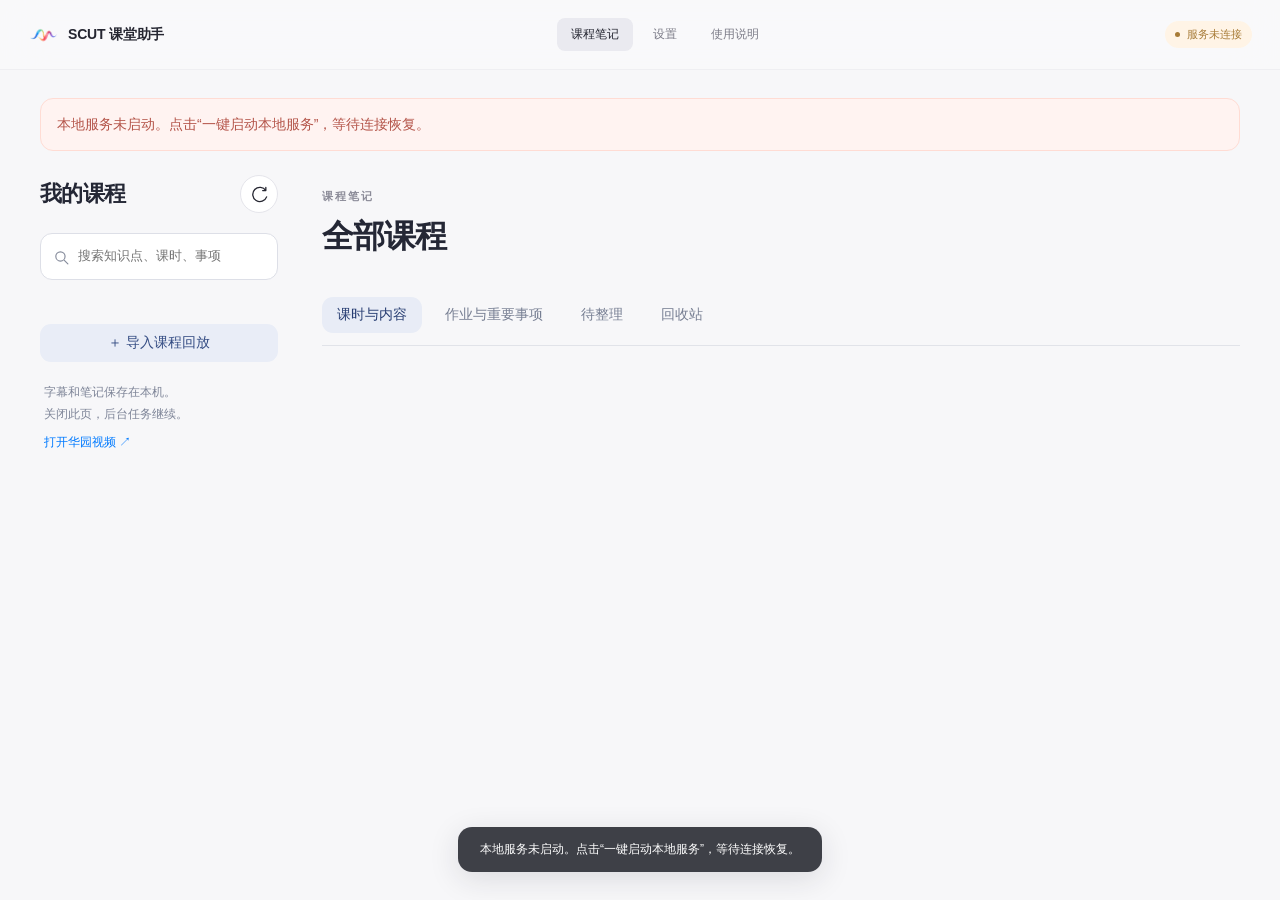
==== commit 6ecf318b: "fix: classify classroom events and sort by lesson time" ====
--- a/extension/dashboard.html
+++ b/extension/dashboard.html
@@ -4,10 +4,10 @@
 <main class="library-shell"><div id="status" class="notice hidden" role="status"></div>
 <div id="current-class" class="live-banner" hidden><span id="current-class-title"></span><button id="return-classroom">返回课堂实况 ↗</button></div>
 <div class="library-layout"><aside class="course-rail"><div class="rail-heading"><h1>我的课程</h1><button id="refresh" class="icon-button" aria-label="刷新"><span data-icon="refresh"></span></button></div><label class="search-field"><span data-icon="search"></span><input id="search" type="search" placeholder="搜索知识点、课时、事项" aria-label="搜索课程内容"></label><div id="course-list" class="course-list" aria-label="课程列表"></div><button class="import-button" id="open-import">＋ 导入课程回放</button><p class="rail-help">字幕和笔记保存在本机。<br>关闭此页，后台任务继续。</p><a href="https://video.jw.scut.edu.cn/" target="_blank" rel="noopener noreferrer" class="school-link">打开华园视频 ↗</a></aside>
-<div class="library-main"><section id="browse"><header class="library-heading"><p class="eyebrow">课程笔记</p><h2 id="course-title">全部课程</h2><p id="course-meta" class="muted"></p></header><div class="library-filters" role="group" aria-label="浏览方式"><button data-filter="lessons" aria-pressed="true" class="active">课时与内容</button><button data-filter="events" aria-pressed="false">作业与重要事项</button><button data-filter="pending" aria-pressed="false">待整理</button><button data-filter="trash" aria-pressed="false">回收站</button></div><div id="topic-cloud" class="topic-cloud"></div><div id="lesson-grid" class="lesson-grid"></div></section>
+<div class="library-main"><section id="browse"><header class="library-heading"><p class="eyebrow">课程笔记</p><h2 id="course-title">全部课程</h2><p id="course-meta" class="muted"></p></header><div class="library-filters" role="group" aria-label="浏览方式"><button data-filter="lessons" aria-pressed="true" class="active">课时与内容</button><button data-filter="events" aria-pressed="false">作业与重要事项</button><button data-filter="pending" aria-pressed="false">待整理</button><button data-filter="trash" aria-pressed="false">回收站</button></div><div id="topic-cloud" class="topic-cloud"></div><div id="event-categories" class="event-categories" role="group" aria-label="按事项类型筛选" hidden></div><div id="lesson-grid" class="lesson-grid"></div></section>
 <section id="detail" hidden><button id="back-library" class="back-link">← 返回课程</button><header class="detail-heading"><div><p id="detail-course" class="eyebrow"></p><h2 id="detail-title"></h2><p id="detail-meta" class="muted"></p></div><div class="detail-actions"><button id="reanalyze" class="primary">生成本课笔记</button><button id="export">导出笔记</button><details class="more-actions"><summary>更多 ···</summary><div><button id="regenerate">按当前模型重新生成笔记</button><button id="repair">重新转写留存音频</button><button id="retry">重试字幕处理</button><button id="attach">在课程页显示字幕</button><button id="cancel" class="danger">停止本课任务</button><button id="delete-record" class="danger">将所选字幕移到回收站</button></div></details></div></header>
 <div id="analysis-progress" class="analysis-progress" hidden><div><span id="progress-text"></span><span id="progress-model"></span></div><progress id="progress-bar" max="1" value="0"></progress><small>完成一段保存一段；关闭页面后继续处理。</small></div><div id="detail-warning" class="notice error" role="status" hidden></div>
 <section class="version-panel"><div class="version-heading"><strong>本课字幕</strong><span>学校字幕与转写集中保存；同来源的完整结果自动覆盖局部结果。</span></div><div id="lesson-versions" class="lesson-versions" aria-label="选择字幕来源与时段"></div></section><div class="tabs" role="tablist" aria-label="课时内容"><button class="active" id="tab-summary" role="tab" aria-selected="true" aria-controls="view-summary" data-view="summary">知识点笔记</button><button id="tab-events" role="tab" aria-selected="false" aria-controls="view-events" data-view="events">重要事项</button><button id="tab-transcript" role="tab" aria-selected="false" aria-controls="view-transcript" data-view="transcript">字幕原文</button></div><div id="view-summary" role="tabpanel" aria-labelledby="tab-summary"></div><div id="view-events" role="tabpanel" aria-labelledby="tab-events" hidden></div><div id="view-transcript" class="transcript" role="tabpanel" aria-labelledby="tab-transcript" hidden></div></section></div></div>
 </main>
-<dialog id="import-dialog" aria-labelledby="import-title"><header><div><h2 id="import-title">导入课程回放</h2><p class="muted">先选择课时，再生成字幕和笔记。</p></div><button id="close-import" aria-label="关闭导入窗口">×</button></header><div id="batch-unavailable" hidden><p>读取学校目录需要浏览器扩展。请在学校页面点击助手的“课程笔记”，然后选择“导入课程回放”。</p><a href="welcome.html">查看扩展安装方法 ↗</a></div><div id="batch-controls"><label class="field"><span>已打开的课程页面</span><select id="source-tab"></select></label><button id="load-catalogue">读取这门课的目录</button><p id="batch-hint" class="footnote"></p><div class="row"><button id="select-ready">全选可用课时</button><button id="select-none" class="quiet">清空选择</button></div><div id="catalogue" class="lesson-list"></div><label class="batch-option"><input type="checkbox" id="batch-analysis" checked> 同时生成知识点笔记和重要事项</label><p class="footnote">分析会把所选课时的字幕发送给 DeepSeek。已有学校字幕时直接使用；缺少字幕时本地转写。</p><details><summary>转写选项</summary><label class="batch-option"><input type="checkbox" id="force-asr"> 使用本地模型重新识别，忽略学校字幕</label></details><div class="row import-actions"><button class="primary" id="start-batch">导入所选课时</button><button id="stop-batch" class="quiet">停止继续导入</button></div><div id="batch-status" class="footnote" role="status"></div></div></dialog>
+<dialog id="import-dialog" aria-labelledby="import-title"><header><div><h2 id="import-title">导入课程回放</h2><p class="muted">先选择课时，再生成字幕和笔记。</p></div><button id="close-import" aria-label="关闭导入窗口">×</button></header><div id="batch-unavailable" hidden><p>读取学校目录需要浏览器扩展。请在学校页面点击助手的“课程笔记”，然后选择“导入课程回放”。</p><a href="welcome.html">查看扩展安装方法 ↗</a></div><div id="batch-controls"><label class="field"><span>已打开的课程页面</span><select id="source-tab"></select></label><button id="load-catalogue">读取这门课的目录</button><p id="batch-hint" class="footnote"></p><div class="row"><button id="select-ready">全选可用课时</button><button id="select-none" class="quiet">清空选择</button></div><div id="catalogue" class="lesson-list"></div><p class="batch-option">字幕保存后自动生成知识点笔记和重要事项</p><p class="footnote">分析会把所选课时的字幕发送给 DeepSeek。已有学校字幕时直接使用；缺少字幕时本地转写。</p><details><summary>转写选项</summary><label class="batch-option"><input type="checkbox" id="force-asr"> 使用本地模型重新识别，忽略学校字幕</label></details><div class="row import-actions"><button class="primary" id="start-batch">导入所选课时</button><button id="stop-batch" class="quiet">停止继续导入</button></div><div id="batch-status" class="footnote" role="status"></div></div></dialog>
 <script src="client.js"></script><script src="ui.js"></script><script src="session-view.js"></script><script src="library-core.js"></script><script src="dashboard.js"></script></body></html>
--- a/extension/library.css
+++ b/extension/library.css
@@ -10,3 +10,7 @@
 .event-note h3{font-size:17px;line-height:1.7;margin:17px 0;color:#35465a}.event-facts{display:grid;grid-template-columns:80px 1fr;gap:12px 18px;font-size:13px;line-height:1.85;margin:16px 0 22px}.event-facts:empty{display:none}.event-facts dt{color:#8a94a1}.event-facts dd{margin:0;color:#536072;white-space:pre-line}.event-source{border-top:1px solid #e9edf2;padding-top:15px}.event-source summary,.rule-candidates summary{font-size:12px;color:#8793a4;cursor:pointer}.event-source blockquote{font-size:12px;line-height:1.9;color:#697b8c;border-left:2px solid #d5e0eb;padding-left:16px;margin:16px 0}.event-context{display:grid;grid-template-columns:72px 1fr;gap:12px;font-size:12px;line-height:1.9;padding:6px 0;color:#7c8795}.rule-candidates{margin:30px 0 0;padding:20px 0;border-top:1px solid #e9edf2}.rule-candidates p{font-size:12px;line-height:1.8;color:#929ba6;margin:13px 0}.event-source{overflow-wrap:anywhere}@media(max-width:520px){.event-facts{grid-template-columns:64px 1fr;gap:10px}.event-context{grid-template-columns:60px 1fr}}
 
 #view-events{display:grid;gap:14px}.event-source[open]{max-height:420px;overflow:auto;scrollbar-gutter:stable}.event-source>small{display:block;margin:12px 0}.event-context{color:#a1a9b4}.event-context.cited{color:#4c6076;background:#f5f8fb;border-radius:5px}
+
+.note-assignment-tag{align-self:flex-start;background:#fff0e6;color:#a85835;border-radius:999px;padding:5px 10px;font-size:12px;font-weight:650}.lesson-alerts{border:1px solid #e4dacf;background:#fffbf7;border-radius:18px;padding:18px 20px;margin:0 0 24px}.lesson-alerts-heading{display:flex;align-items:center;justify-content:space-between;gap:12px;margin-bottom:10px;color:#34445b}.lesson-alerts-heading button{border:0;background:transparent;color:#49699d;font-size:13px;padding:3px}.lesson-alert-line{display:grid;grid-template-columns:auto minmax(0,1fr) auto;align-items:start;gap:10px;padding:9px 0;border-top:1px solid #f0e9e2;font-size:13px;line-height:1.65;color:#47566e}.lesson-alert-line>a,.lesson-alert-line>.muted{font-size:12px;white-space:nowrap}.lesson-alerts>small{display:block;margin-top:8px;color:#8a6a58}@media(max-width:680px){.lesson-alert-line{grid-template-columns:auto 1fr}.lesson-alert-line>a,.lesson-alert-line>.muted{grid-column:2}}
+
+.event-categories{display:flex;gap:8px;flex-wrap:wrap;margin:2px 0 22px}.event-categories[hidden]{display:none}.event-category{border:1px solid #e2e5ed;border-radius:999px;background:#fff;color:#667388;font-size:13px;padding:8px 13px;transition:background .18s,border-color .18s,color .18s}.event-category:hover{background:#f0f4fb}.event-category.active{background:#e8eefb;border-color:#bfcfec;color:#2d548d}.library-event{border-radius:20px;padding:23px 26px;gap:9px;box-shadow:0 5px 18px #33476b08}.library-event-head{display:flex;align-items:center;justify-content:space-between;gap:12px}.event-badge{display:inline-flex;align-items:center;align-self:flex-start;border-radius:999px;background:#edf2fa;color:#49648e;font-size:12px;font-weight:650;padding:5px 10px;white-space:nowrap}.library-event[data-category="assignment"] .event-badge,.event-note[data-category="assignment"] .event-badge{background:#fff0e6;color:#a85835}.library-event[data-category="attendance"] .event-badge,.library-event[data-category="qr"] .event-badge,.event-note[data-category="attendance"] .event-badge,.event-note[data-category="qr"] .event-badge{background:#eaf7f1;color:#34745a}.library-event[data-category="quiz"] .event-badge,.event-note[data-category="quiz"] .event-badge{background:#f3ecfb;color:#7656a1}.event-date{font-size:15px;color:#3d4c65;font-variant-numeric:tabular-nums}.event-lesson{color:#68778e!important;font-size:13px!important}.library-event h3{font-size:18px;font-weight:620;line-height:1.55;color:#28344a;margin:4px 0 0}.event-time{font-size:13px!important;color:#5073a8!important;font-variant-numeric:tabular-nums;margin:0!important}.event-brief{display:grid;gap:5px;margin-top:4px;color:#59677d;font-size:13px;line-height:1.65}.event-brief span{overflow-wrap:anywhere}.library-event-foot{display:flex;align-items:center;gap:20px;flex-wrap:wrap;border-top:1px solid #eef0f4;margin-top:6px;padding-top:13px}.library-event-foot button{border:0;background:transparent;color:#46699f;padding:2px 0;font-size:13px}.library-event-foot a{color:#46699f;font-size:13px;text-decoration:none}.library-event-foot a:hover{text-decoration:underline}.event-note header{justify-content:flex-start;gap:12px;flex-wrap:wrap}.event-note header>a,.event-note header>.muted{margin-left:auto}.event-note.focused{border-color:#a6bfe9;box-shadow:0 0 0 4px #c7d8f659}@media(max-width:680px){.library-event{padding:20px}.library-event h3{font-size:16px}.event-date{font-size:13px}.event-note header>a,.event-note header>.muted{margin-left:0}}
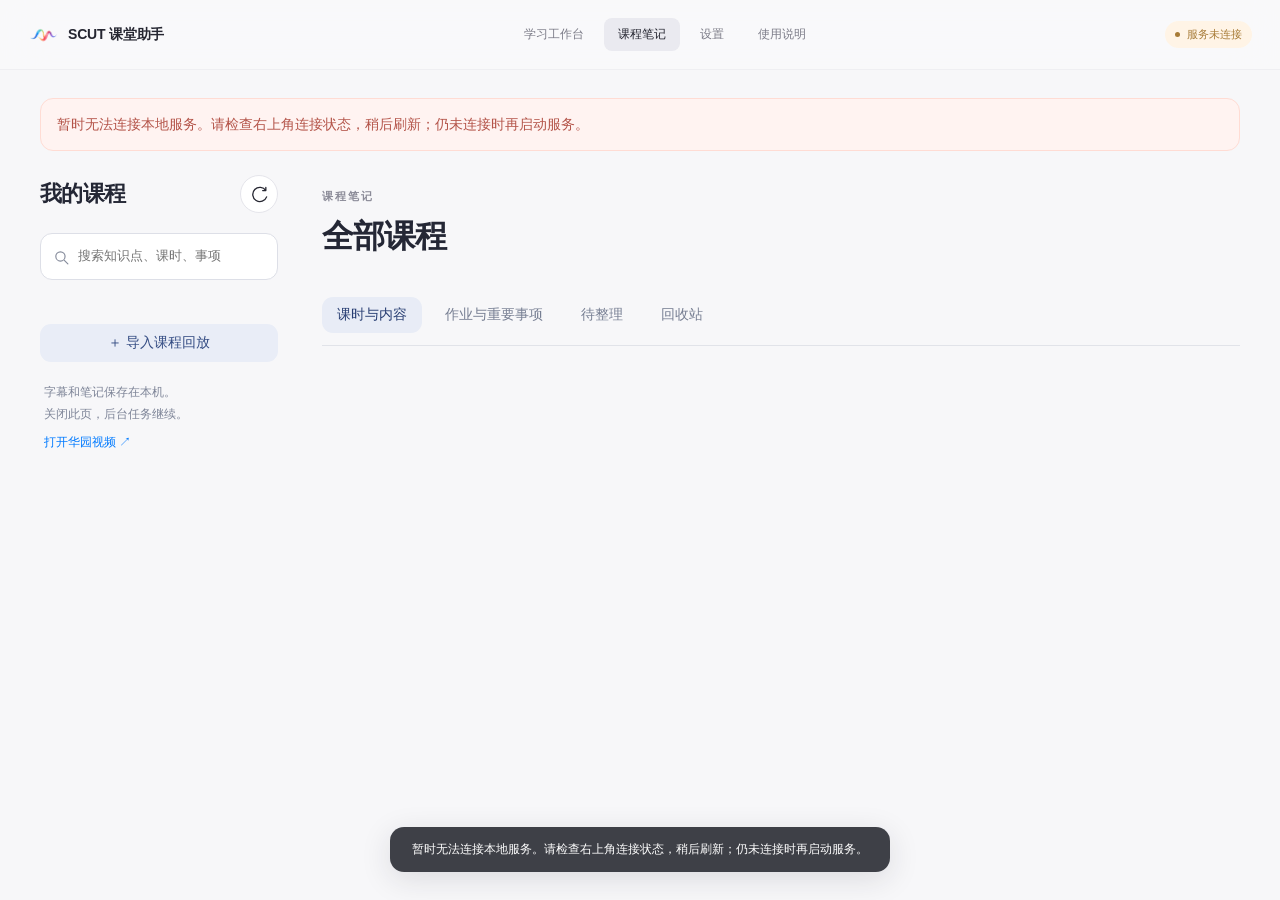
==== commit 04264493: "feat: add evidence-backed student learning workspace" ====
--- a/extension/dashboard.html
+++ b/extension/dashboard.html
@@ -1,6 +1,6 @@
 <!doctype html>
 <html lang="zh-CN"><head><meta charset="utf-8"><meta name="viewport" content="width=device-width,initial-scale=1"><title>课程笔记 · SCUT 课堂助手</title><link rel="stylesheet" href="assistant.css"><link rel="stylesheet" href="library.css"></head><body>
-<nav class="app-nav" aria-label="主导航"><a class="brand" href="dashboard.html"><span class="brand-mark" data-icon="wave"></span><span>SCUT 课堂助手</span></a><div class="nav-links"><a href="dashboard.html" aria-current="page">课程笔记</a><a href="options.html">设置</a><a href="welcome.html">使用说明</a></div><span id="health" class="chip">正在连接</span></nav>
+<nav class="app-nav" aria-label="主导航"><a class="brand" href="dashboard.html"><span class="brand-mark" data-icon="wave"></span><span>SCUT 课堂助手</span></a><div class="nav-links"><a href="study.html">学习工作台</a><a href="dashboard.html" aria-current="page">课程笔记</a><a href="options.html">设置</a><a href="welcome.html">使用说明</a></div><span id="health" class="chip">正在连接</span></nav>
 <main class="library-shell"><div id="status" class="notice hidden" role="status"></div>
 <div id="current-class" class="live-banner" hidden><span id="current-class-title"></span><button id="return-classroom">返回课堂实况 ↗</button></div>
 <div class="library-layout"><aside class="course-rail"><div class="rail-heading"><h1>我的课程</h1><button id="refresh" class="icon-button" aria-label="刷新"><span data-icon="refresh"></span></button></div><label class="search-field"><span data-icon="search"></span><input id="search" type="search" placeholder="搜索知识点、课时、事项" aria-label="搜索课程内容"></label><div id="course-list" class="course-list" aria-label="课程列表"></div><button class="import-button" id="open-import">＋ 导入课程回放</button><p class="rail-help">字幕和笔记保存在本机。<br>关闭此页，后台任务继续。</p><a href="https://video.jw.scut.edu.cn/" target="_blank" rel="noopener noreferrer" class="school-link">打开华园视频 ↗</a></aside>
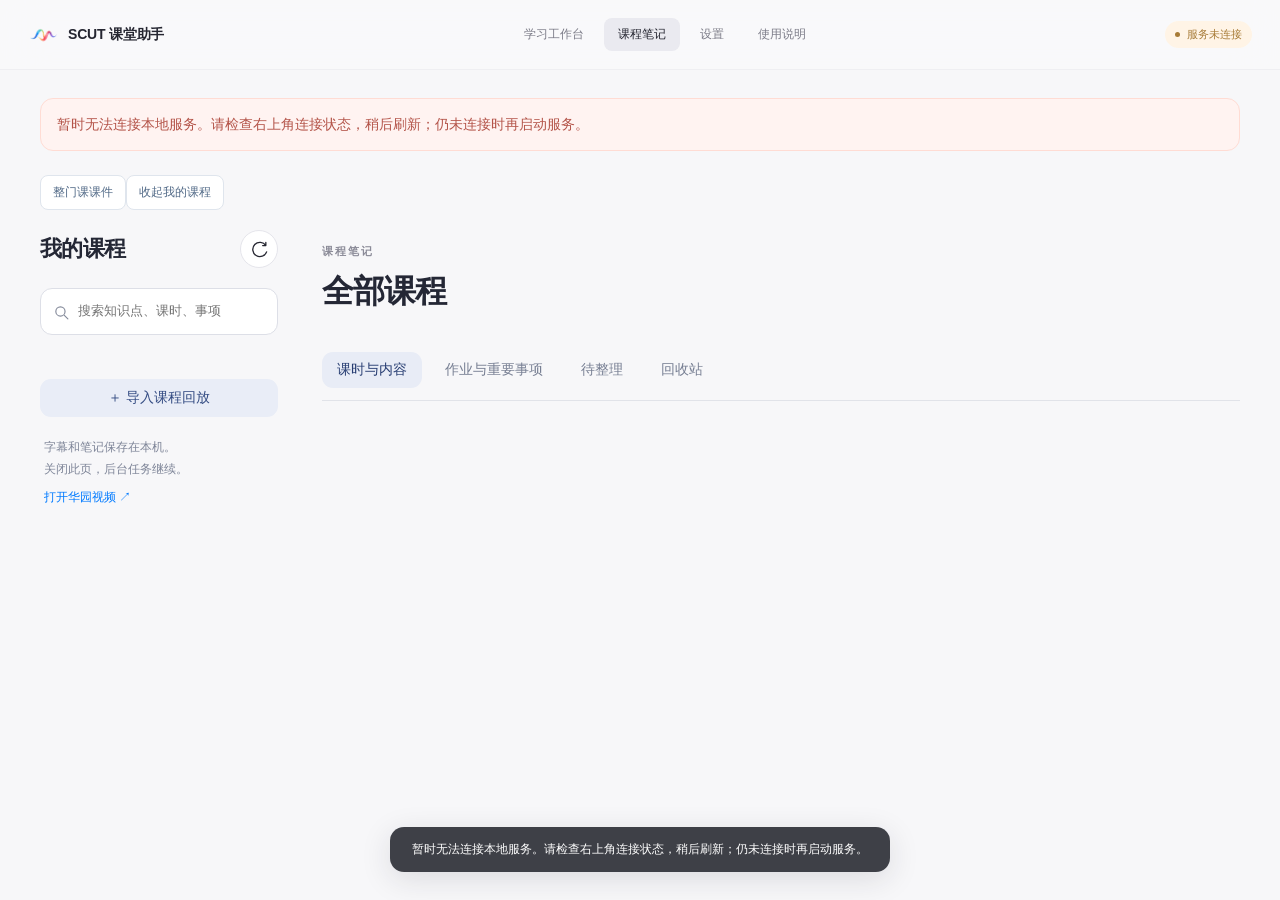
==== commit baea2bff: "Organize course notes by theme with source lookup Implements UX-06, with EDU-04 and DEL-03 tracking." ====
--- a/extension/dashboard.html
+++ b/extension/dashboard.html
@@ -1,13 +1,14 @@
 <!doctype html>
-<html lang="zh-CN"><head><meta charset="utf-8"><meta name="viewport" content="width=device-width,initial-scale=1"><title>课程笔记 · SCUT 课堂助手</title><link rel="stylesheet" href="assistant.css"><link rel="stylesheet" href="library.css"></head><body>
+<html lang="zh-CN"><head><meta charset="utf-8"><meta name="viewport" content="width=device-width,initial-scale=1"><title>课程笔记 · SCUT 课堂助手</title><link rel="stylesheet" href="assistant.css"><link rel="stylesheet" href="library.css"><link rel="stylesheet" href="lecture-compare.css"><link rel="stylesheet" href="courseware.css"><link rel="stylesheet" href="markmap-vendor.css"><link rel="stylesheet" href="mindmap.css"></head><body>
 <nav class="app-nav" aria-label="主导航"><a class="brand" href="dashboard.html"><span class="brand-mark" data-icon="wave"></span><span>SCUT 课堂助手</span></a><div class="nav-links"><a href="study.html">学习工作台</a><a href="dashboard.html" aria-current="page">课程笔记</a><a href="options.html">设置</a><a href="welcome.html">使用说明</a></div><span id="health" class="chip">正在连接</span></nav>
 <main class="library-shell"><div id="status" class="notice hidden" role="status"></div>
 <div id="current-class" class="live-banner" hidden><span id="current-class-title"></span><button id="return-classroom">返回课堂实况 ↗</button></div>
-<div class="library-layout"><aside class="course-rail"><div class="rail-heading"><h1>我的课程</h1><button id="refresh" class="icon-button" aria-label="刷新"><span data-icon="refresh"></span></button></div><label class="search-field"><span data-icon="search"></span><input id="search" type="search" placeholder="搜索知识点、课时、事项" aria-label="搜索课程内容"></label><div id="course-list" class="course-list" aria-label="课程列表"></div><button class="import-button" id="open-import">＋ 导入课程回放</button><p class="rail-help">字幕和笔记保存在本机。<br>关闭此页，后台任务继续。</p><a href="https://video.jw.scut.edu.cn/" target="_blank" rel="noopener noreferrer" class="school-link">打开华园视频 ↗</a></aside>
+<div class="library-toolbar"><button id="open-courseware" type="button">&#25972;&#38376;&#35838;&#35838;&#20214;</button><button id="toggle-courses" type="button" aria-expanded="true" aria-controls="course-rail">收起我的课程</button></div>
+<div id="library-layout" class="library-layout"><aside id="course-rail" class="course-rail"><div class="rail-heading"><h1>我的课程</h1><button id="refresh" class="icon-button" aria-label="刷新"><span data-icon="refresh"></span></button></div><label class="search-field"><span data-icon="search"></span><input id="search" type="search" placeholder="搜索知识点、课时、事项" aria-label="搜索课程内容"></label><div id="course-list" class="course-list" aria-label="课程列表"></div><button class="import-button" id="open-import">＋ 导入课程回放</button><p class="rail-help">字幕和笔记保存在本机。<br>关闭此页，后台任务继续。</p><a href="https://video.jw.scut.edu.cn/" target="_blank" rel="noopener noreferrer" class="school-link">打开华园视频 ↗</a></aside>
 <div class="library-main"><section id="browse"><header class="library-heading"><p class="eyebrow">课程笔记</p><h2 id="course-title">全部课程</h2><p id="course-meta" class="muted"></p></header><div class="library-filters" role="group" aria-label="浏览方式"><button data-filter="lessons" aria-pressed="true" class="active">课时与内容</button><button data-filter="events" aria-pressed="false">作业与重要事项</button><button data-filter="pending" aria-pressed="false">待整理</button><button data-filter="trash" aria-pressed="false">回收站</button></div><div id="topic-cloud" class="topic-cloud"></div><div id="event-categories" class="event-categories" role="group" aria-label="按事项类型筛选" hidden></div><div id="lesson-grid" class="lesson-grid"></div></section>
 <section id="detail" hidden><button id="back-library" class="back-link">← 返回课程</button><header class="detail-heading"><div><p id="detail-course" class="eyebrow"></p><h2 id="detail-title"></h2><p id="detail-meta" class="muted"></p></div><div class="detail-actions"><button id="reanalyze" class="primary">生成本课笔记</button><button id="export">导出笔记</button><details class="more-actions"><summary>更多 ···</summary><div><button id="regenerate">按当前模型重新生成笔记</button><button id="repair">重新转写留存音频</button><button id="retry">重试字幕处理</button><button id="attach">在课程页显示字幕</button><button id="cancel" class="danger">停止本课任务</button><button id="delete-record" class="danger">将所选字幕移到回收站</button></div></details></div></header>
 <div id="analysis-progress" class="analysis-progress" hidden><div><span id="progress-text"></span><span id="progress-model"></span></div><progress id="progress-bar" max="1" value="0"></progress><small>完成一段保存一段；关闭页面后继续处理。</small></div><div id="detail-warning" class="notice error" role="status" hidden></div>
-<section class="version-panel"><div class="version-heading"><strong>本课字幕</strong><span>学校字幕与转写集中保存；同来源的完整结果自动覆盖局部结果。</span></div><div id="lesson-versions" class="lesson-versions" aria-label="选择字幕来源与时段"></div></section><div class="tabs" role="tablist" aria-label="课时内容"><button class="active" id="tab-summary" role="tab" aria-selected="true" aria-controls="view-summary" data-view="summary">知识点笔记</button><button id="tab-events" role="tab" aria-selected="false" aria-controls="view-events" data-view="events">重要事项</button><button id="tab-transcript" role="tab" aria-selected="false" aria-controls="view-transcript" data-view="transcript">字幕原文</button></div><div id="view-summary" role="tabpanel" aria-labelledby="tab-summary"></div><div id="view-events" role="tabpanel" aria-labelledby="tab-events" hidden></div><div id="view-transcript" class="transcript" role="tabpanel" aria-labelledby="tab-transcript" hidden></div></section></div></div>
+<section class="version-panel"><div class="version-heading"><strong>本课字幕</strong><span>学校字幕与转写集中保存；同来源的完整结果自动覆盖局部结果。</span></div><div id="lesson-versions" class="lesson-versions" aria-label="选择字幕来源与时段"></div></section><div class="tabs" role="tablist" aria-label="课时内容"><button class="active" id="tab-summary" role="tab" aria-selected="true" aria-controls="view-summary" data-view="summary">主题笔记</button><button id="tab-compare" role="tab" aria-selected="false" aria-controls="view-compare" data-view="compare">课件与讲述对照</button><button id="tab-mindmap" role="tab" aria-selected="false" aria-controls="view-mindmap" data-view="mindmap">思维导图</button><button id="tab-events" role="tab" aria-selected="false" aria-controls="view-events" data-view="events">重要事项</button><button id="tab-transcript" role="tab" aria-selected="false" aria-controls="view-transcript" data-view="transcript">字幕原文</button></div><div id="view-summary" role="tabpanel" aria-labelledby="tab-summary"></div><div id="view-compare" role="tabpanel" aria-labelledby="tab-compare" hidden></div><div id="view-mindmap" role="tabpanel" aria-labelledby="tab-mindmap" hidden></div><div id="view-events" role="tabpanel" aria-labelledby="tab-events" hidden></div><div id="view-transcript" class="transcript" role="tabpanel" aria-labelledby="tab-transcript" hidden></div></section></div></div>
 </main>
 <dialog id="import-dialog" aria-labelledby="import-title"><header><div><h2 id="import-title">导入课程回放</h2><p class="muted">先选择课时，再生成字幕和笔记。</p></div><button id="close-import" aria-label="关闭导入窗口">×</button></header><div id="batch-unavailable" hidden><p>读取学校目录需要浏览器扩展。请在学校页面点击助手的“课程笔记”，然后选择“导入课程回放”。</p><a href="welcome.html">查看扩展安装方法 ↗</a></div><div id="batch-controls"><label class="field"><span>已打开的课程页面</span><select id="source-tab"></select></label><button id="load-catalogue">读取这门课的目录</button><p id="batch-hint" class="footnote"></p><div class="row"><button id="select-ready">全选可用课时</button><button id="select-none" class="quiet">清空选择</button></div><div id="catalogue" class="lesson-list"></div><p class="batch-option">字幕保存后自动生成知识点笔记和重要事项</p><p class="footnote">分析会把所选课时的字幕发送给 DeepSeek。已有学校字幕时直接使用；缺少字幕时本地转写。</p><details><summary>转写选项</summary><label class="batch-option"><input type="checkbox" id="force-asr"> 使用本地模型重新识别，忽略学校字幕</label></details><div class="row import-actions"><button class="primary" id="start-batch">导入所选课时</button><button id="stop-batch" class="quiet">停止继续导入</button></div><div id="batch-status" class="footnote" role="status"></div></div></dialog>
-<script src="client.js"></script><script src="ui.js"></script><script src="session-view.js"></script><script src="library-core.js"></script><script src="dashboard.js"></script></body></html>
+<script src="client.js"></script><script src="ui.js"></script><script src="session-view.js"></script><script src="library-core.js"></script><script src="lecture-compare.js"></script><script src="courseware.js"></script><script src="markmap-vendor.min.js"></script><script src="mindmap.js"></script><script src="dashboard.js"></script></body></html>
--- a/extension/library.css
+++ b/extension/library.css
@@ -14,3 +14,47 @@
 .note-assignment-tag{align-self:flex-start;background:#fff0e6;color:#a85835;border-radius:999px;padding:5px 10px;font-size:12px;font-weight:650}.lesson-alerts{border:1px solid #e4dacf;background:#fffbf7;border-radius:18px;padding:18px 20px;margin:0 0 24px}.lesson-alerts-heading{display:flex;align-items:center;justify-content:space-between;gap:12px;margin-bottom:10px;color:#34445b}.lesson-alerts-heading button{border:0;background:transparent;color:#49699d;font-size:13px;padding:3px}.lesson-alert-line{display:grid;grid-template-columns:auto minmax(0,1fr) auto;align-items:start;gap:10px;padding:9px 0;border-top:1px solid #f0e9e2;font-size:13px;line-height:1.65;color:#47566e}.lesson-alert-line>a,.lesson-alert-line>.muted{font-size:12px;white-space:nowrap}.lesson-alerts>small{display:block;margin-top:8px;color:#8a6a58}@media(max-width:680px){.lesson-alert-line{grid-template-columns:auto 1fr}.lesson-alert-line>a,.lesson-alert-line>.muted{grid-column:2}}
 
 .event-categories{display:flex;gap:8px;flex-wrap:wrap;margin:2px 0 22px}.event-categories[hidden]{display:none}.event-category{border:1px solid #e2e5ed;border-radius:999px;background:#fff;color:#667388;font-size:13px;padding:8px 13px;transition:background .18s,border-color .18s,color .18s}.event-category:hover{background:#f0f4fb}.event-category.active{background:#e8eefb;border-color:#bfcfec;color:#2d548d}.library-event{border-radius:20px;padding:23px 26px;gap:9px;box-shadow:0 5px 18px #33476b08}.library-event-head{display:flex;align-items:center;justify-content:space-between;gap:12px}.event-badge{display:inline-flex;align-items:center;align-self:flex-start;border-radius:999px;background:#edf2fa;color:#49648e;font-size:12px;font-weight:650;padding:5px 10px;white-space:nowrap}.library-event[data-category="assignment"] .event-badge,.event-note[data-category="assignment"] .event-badge{background:#fff0e6;color:#a85835}.library-event[data-category="attendance"] .event-badge,.library-event[data-category="qr"] .event-badge,.event-note[data-category="attendance"] .event-badge,.event-note[data-category="qr"] .event-badge{background:#eaf7f1;color:#34745a}.library-event[data-category="quiz"] .event-badge,.event-note[data-category="quiz"] .event-badge{background:#f3ecfb;color:#7656a1}.event-date{font-size:15px;color:#3d4c65;font-variant-numeric:tabular-nums}.event-lesson{color:#68778e!important;font-size:13px!important}.library-event h3{font-size:18px;font-weight:620;line-height:1.55;color:#28344a;margin:4px 0 0}.event-time{font-size:13px!important;color:#5073a8!important;font-variant-numeric:tabular-nums;margin:0!important}.event-brief{display:grid;gap:5px;margin-top:4px;color:#59677d;font-size:13px;line-height:1.65}.event-brief span{overflow-wrap:anywhere}.library-event-foot{display:flex;align-items:center;gap:20px;flex-wrap:wrap;border-top:1px solid #eef0f4;margin-top:6px;padding-top:13px}.library-event-foot button{border:0;background:transparent;color:#46699f;padding:2px 0;font-size:13px}.library-event-foot a{color:#46699f;font-size:13px;text-decoration:none}.library-event-foot a:hover{text-decoration:underline}.event-note header{justify-content:flex-start;gap:12px;flex-wrap:wrap}.event-note header>a,.event-note header>.muted{margin-left:auto}.event-note.focused{border-color:#a6bfe9;box-shadow:0 0 0 4px #c7d8f659}@media(max-width:680px){.library-event{padding:20px}.library-event h3{font-size:16px}.event-date{font-size:13px}.event-note header>a,.event-note header>.muted{margin-left:0}}
+.library-toolbar{display:flex;align-items:center;margin-bottom:20px}.library-toolbar button{font-size:12px;padding:8px 12px;color:#536b88;background:#fff;border:1px solid #dfe5ed;border-radius:8px;transition:background .16s,border-color .16s}.library-toolbar button:hover{background:#edf2f9;border-color:#bdcde2}.library-toolbar button:focus-visible{outline:3px solid #adc5f4;outline-offset:3px}.library-layout.courses-hidden{grid-template-columns:minmax(0,1fr)}
+
+/* Theme reading and original-note lookup. */
+.lesson-reading{margin:24px 0 36px;min-width:0;color:#35465b}
+.notes-toolbar{display:flex;align-items:center;justify-content:space-between;gap:16px;flex-wrap:wrap;padding-bottom:20px;border-bottom:1px solid #e1e5ed}
+.notes-modes{display:flex;gap:6px;flex-wrap:wrap}
+.notes-modes button{background:transparent;border-color:transparent;color:#65748a;font-size:14px;padding:10px 14px;border-radius:8px}
+.notes-modes button[aria-pressed=true]{background:#e8eef7;color:#355780;border-color:#cedaeb}
+.notes-count{color:#707d90;font-size:12px;line-height:1.7;font-variant-numeric:tabular-nums}
+.notes-reading{display:grid;grid-template-columns:minmax(150px,210px) minmax(0,1fr);gap:30px;padding-top:26px;align-items:start}
+.notes-directory{min-width:0}
+.notes-directory h3{font-size:12px;font-weight:600;color:#728097;margin:0 0 12px}
+.notes-theme-choice{display:flex;align-items:baseline;gap:10px;width:100%;text-align:left;border:0;border-left:2px solid transparent;border-radius:0;background:transparent;color:#69788e;padding:12px 10px;font-size:14px;line-height:1.65;overflow-wrap:anywhere;transition:background .18s,color .18s}
+.notes-theme-choice[aria-current=true]{border-left-color:#688db2;background:#edf2f8;color:#2d4e70;font-weight:600}
+.notes-theme-choice:hover{background:#f0f4f8;color:#2d4e70}
+.notes-order{font-size:11px;font-variant-numeric:tabular-nums;flex:none;opacity:.7}
+.notes-article{min-width:0;background:#fff;padding:26px 30px;border-radius:12px}
+.notes-position{color:#75869c;font-size:12px;margin:0 0 12px;font-variant-numeric:tabular-nums}
+.notes-article>h3{font-size:24px;letter-spacing:-.4px;line-height:1.55;margin:0 0 24px;overflow-wrap:anywhere}
+.notes-article>.review-sheet{font-size:15px;line-height:2;max-width:68ch}
+.notes-hint{font-size:13px;color:#7b8798;line-height:1.85;margin:14px 0;overflow-wrap:anywhere}
+.notes-sources{margin-top:28px;border-top:1px solid #e5eaf0;padding-top:18px}
+.notes-sources>summary{font-size:13px;color:#647b96;cursor:pointer;line-height:1.8}
+.notes-source-list{min-width:0}
+.notes-source{border-bottom:1px solid #e8ecf1;padding:16px 0;min-width:0}
+.notes-source>summary{cursor:pointer;font-size:14px;font-weight:500;line-height:1.75;overflow-wrap:anywhere}
+.notes-source-actions{display:flex;align-items:center;gap:12px;flex-wrap:wrap;margin:18px 0 12px;font-size:12px}
+.notes-source-actions button{background:transparent;border:0;color:#527599;padding:6px 0;font-size:12px}
+.notes-source>.review-sheet{font-size:14px}
+.notes-pagination{display:flex;justify-content:space-between;gap:12px;border-top:1px solid #e5eaf0;margin-top:28px;padding-top:18px}
+.notes-pagination button{border:0;background:transparent;color:#527599;font-size:13px;padding:8px 0}
+.notes-pagination button:disabled{opacity:.35;cursor:default}
+.notes-finder{padding:24px 0}
+.notes-finder>label{display:grid;gap:10px;font-size:14px;max-width:540px}
+.notes-finder input{width:100%;min-width:0;font-size:14px}
+.notes-finder>.notes-source-list{background:#fff;border-radius:12px;padding:0 24px}
+.lesson-reading :is(button,summary,input):focus-visible,.notes-article>h3:focus{outline:3px solid #adc5f4;outline-offset:3px}
+@media(max-width:1100px){.notes-reading{grid-template-columns:minmax(0,1fr);gap:22px}.notes-directory{display:flex;gap:6px;flex-wrap:wrap}.notes-directory h3,.notes-directory>.notes-hint{flex-basis:100%}.notes-theme-choice{width:auto;max-width:100%;border-left:0;border-bottom:2px solid transparent;padding:8px 12px;border-radius:6px}.notes-theme-choice[aria-current=true]{border-bottom-color:#688db2}}
+@media(max-width:680px){.notes-toolbar{gap:10px}.notes-reading{padding-top:20px}.notes-article{padding:22px 18px}.notes-article>h3{font-size:21px}.notes-theme-choice{font-size:13px}.notes-finder>.notes-source-list{padding:0 16px}.notes-modes button{padding:10px 12px}}
+@media(prefers-reduced-motion:reduce){.notes-theme-choice{transition:none}}
+
+/* Let the course rail shrink with the single-column phone layout. */
+.course-rail{min-width:0}
+@media(max-width:680px){.library-layout{grid-template-columns:minmax(0,1fr)}}
